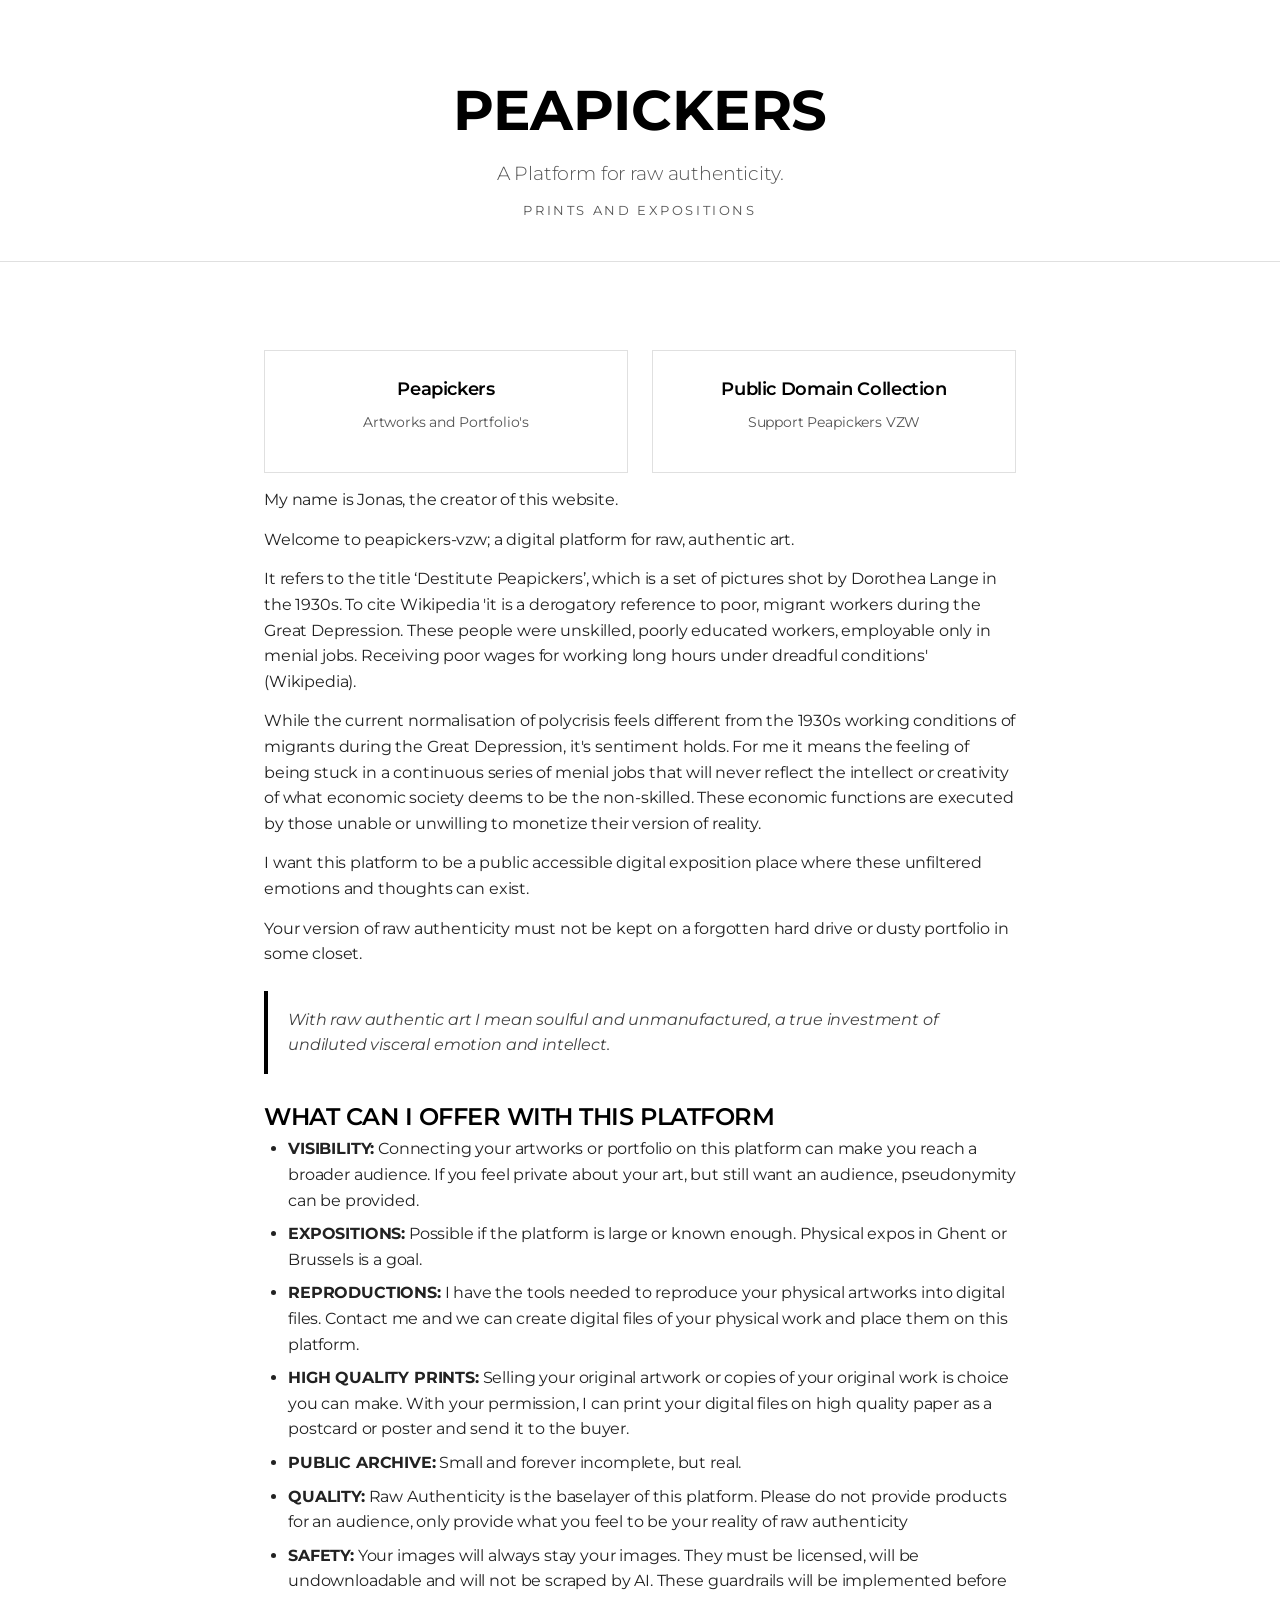
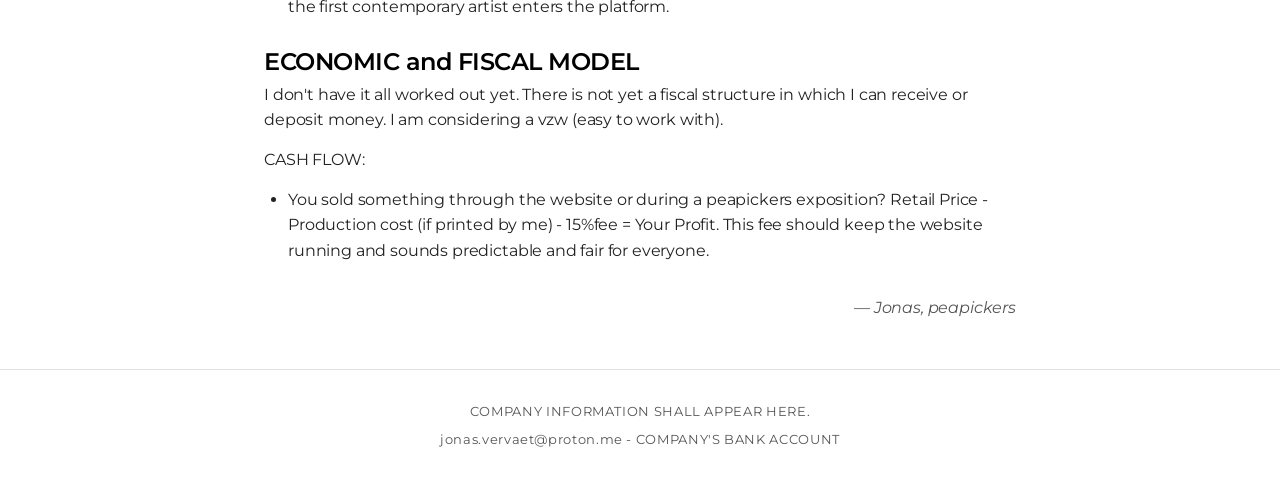
==== index.html @ e1306f4e "Add files via upload" ====
<!DOCTYPE html>
<html lang="en">
<head>
  <meta charset="UTF-8" />
  <meta name="viewport" content="width=device-width, initial-scale=1.0" />
  <title>Peapickers</title>
  <style>
    @import url('https://fonts.googleapis.com/css2?family=Montserrat:wght@300;400;500;600;700&display=swap');

    *, *::before, *::after { box-sizing: border-box; margin: 0; padding: 0; }

    :root {
      --bg:          #ffffff;
      --bg-alt:      #f4f4f4;
      --text:        #000000;
      --text-muted:  #555555;
      --border:      #cccccc;
      --border-light:#e0e0e0;
    }

    body {
      background: var(--bg);
      color: var(--text);
      font-family: 'Montserrat', -apple-system, BlinkMacSystemFont, sans-serif;
      font-weight: 400;
      font-size: 16px;
      line-height: 1.6;
      min-height: 100vh;
      display: flex;
      flex-direction: column;
      -webkit-font-smoothing: antialiased;
      letter-spacing: -0.01em;
    }

    h1, h2, h3, h4 {
      font-weight: 600;
      letter-spacing: -0.02em;
    }

    header {
      text-align: center;
      padding: 80px 24px 40px;
      border-bottom: 1px solid var(--border-light);
    }
    header .brand {
      font-size: 3.5rem;
      font-weight: 700;
      line-height: 1.1;
      margin-bottom: 16px;
    }
    header .tagline {
      font-size: 1.2rem;
      font-weight: 300;
      color: var(--text-muted);
      max-width: 600px;
      margin: 0 auto 12px;
    }
    header .sub {
      font-size: 13px;
      letter-spacing: 0.2em;
      text-transform: uppercase;
      color: var(--text-muted);
    }

    main {
      max-width: 800px;
      margin: 0 auto;
      padding: 48px 24px;
      flex: 1;
    }

    section {
      margin-bottom: 48px;
    }
    section h2 {
      font-size: 1.6rem;
      margin-bottom: 12px;
      font-weight: 600;
      border-bottom: 2px solid #000;
      padding-bottom: 6px;
      display: inline-block;
    }
    section p,
    main p {
      margin-bottom: 14px;
      color: #222;
    }

    blockquote {
      margin: 24px 0;
      padding: 16px 20px;
      border-left: 4px solid #000;
      font-style: italic;
      color: #444;
    }

    ul {
      margin: 0 0 24px 24px;
      color: #222;
    }
    ul li {
      margin-bottom: 8px;
    }

    .signature {
      margin-top: 32px;
      text-align: right;
      font-style: italic;
      color: var(--text-muted);
    }

    .actions {
      display: flex;
      flex-wrap: wrap;
      gap: 12px;
      margin-top: 32px;
      justify-content: center;
    }
    .btn {
      display: inline-block;
      padding: 12px 24px;
      font-family: inherit;
      font-size: 0.9rem;
      font-weight: 600;
      letter-spacing: 0.05em;
      text-transform: uppercase;
      text-decoration: none;
      border: 2px solid #000;
      color: #000;
      background: transparent;
      transition: all 0.2s;
      cursor: pointer;
    }
    .btn:hover {
      background: #000;
      color: #fff;
    }
    .btn.primary {
      background: #000;
      color: #fff;
    }
    .btn.primary:hover {
      background: #222;
    }

    .two-col {
      display: flex;
      gap: 24px;
      justify-content: center;
      margin-top: 40px;
    }
    .card-link {
      flex: 1;
      padding: 24px;
      text-align: center;
      border: 1px solid var(--border-light);
      text-decoration: none;
      color: var(--text);
      transition: box-shadow 0.2s;
    }
    .card-link:hover {
      box-shadow: 0 2px 10px rgba(0,0,0,0.08);
    }
    .card-link h3 {
      font-size: 1.1rem;
      margin-bottom: 8px;
    }
    .card-link p {
      font-size: 0.9rem;
      color: var(--text-muted);
    }

    footer {
      text-align: center;
      padding: 32px 24px;
      border-top: 1px solid var(--border-light);
      font-size: 0.8rem;
      color: var(--text-muted);
      letter-spacing: 0.05em;
    }

    @media (max-width: 600px) {
      .two-col { flex-direction: column; }
      header .brand { font-size: 2.5rem; }
    }
  </style>
</head>
<body>
  <header>
    <div class="brand">PEAPICKERS</div>
    <p class="tagline">A Platform for raw authenticity.</p>
    <p class="sub">Prints and Expositions</p>
  </header>
  <main>
    <!-- Navigation cards stay at the top -->
    <div class="two-col">
      <a href="contemporary.html" class="card-link">
        <h3>Peapickers</h3>
        <p>Artworks and Portfolio's</p>
      </a>
       <a href="publicdomain.html" class="card-link">
        <h3>Public Domain Collection</h3>
         <p>Support Peapickers VZW</p>
      </a>
    </div>

    <!-- Your personal text begins here -->
    <p </p>
    <p class="intro">My name is Jonas, the creator of this website.</p>

    <p>Welcome to peapickers-vzw; a digital platform for raw, authentic art.</p>

    <p>It refers to the title ‘Destitute Peapickers’, which is a set of pictures shot by Dorothea Lange in the 1930s. To cite Wikipedia 'it is a derogatory reference to poor, migrant workers during the Great Depression. These people were unskilled, poorly educated workers, employable only in menial jobs. Receiving poor wages for working long hours under dreadful conditions' (Wikipedia).</p>

    <p>While the current normalisation of polycrisis feels different from the 1930s working conditions of migrants during the Great Depression, it's sentiment holds. For me it means the feeling of being stuck in a continuous series of menial jobs that will never reflect the intellect or creativity of what economic society deems to be the non-skilled. These economic functions are executed by those unable or unwilling to monetize their version of reality.</p>

    <p>I want this platform to be a public accessible digital exposition place where these unfiltered emotions and thoughts can exist.</p>

    <p>Your version of raw authenticity must not be kept on a forgotten hard drive or dusty portfolio in some closet.</p>

    <blockquote>With raw authentic art I mean soulful and unmanufactured, a true investment of undiluted visceral emotion and intellect.</blockquote>

    <h2>WHAT CAN I OFFER WITH THIS PLATFORM</h2>
    <ul>
      <li><strong>VISIBILITY:</strong> Connecting your artworks or portfolio on this platform can make you reach a broader audience. If you feel private about your art, but still want an audience, pseudonymity can be provided.</li>
       <li><strong>EXPOSITIONS:</strong> Possible if the platform is large or known enough. Physical expos in Ghent or Brussels is a goal.</li>
      <li><strong>REPRODUCTIONS:</strong> I have the tools needed to reproduce your physical artworks into digital files. Contact me and we can create digital files of your physical work and place them on this platform.</li>
      <li><strong>HIGH QUALITY PRINTS:</strong> Selling your original artwork or copies of your original work is choice you can make. With your permission, I can print your digital files on high quality paper as a postcard or poster and send it to the buyer.</li>
      <li><strong>PUBLIC ARCHIVE:</strong> Small and forever incomplete, but real.
      <li><strong>QUALITY:</strong> Raw Authenticity is the baselayer of this platform. Please do not provide products for an audience, only provide what you feel to be your reality of raw authenticity
      <li><strong>SAFETY:</strong> Your images will always stay your images. They must be licensed, will be undownloadable and will not be scraped by AI. These guardrails will be implemented before the first contemporary artist enters the platform.</li>
    </ul>

    <h2>ECONOMIC and FISCAL MODEL</h2>
    <p>I don't have it all worked out yet. There is not yet a fiscal structure in which I can receive or deposit money. I am considering a vzw (easy to work with).</p>
    <p>CASH FLOW:</p>
    <ul>
      <li>You sold something through the website or during a peapickers exposition? Retail Price - Production cost (if printed by me) - 15%fee = Your Profit. This fee should keep the website running and sounds predictable and fair for everyone.</li>
    </ul>

    <div class="signature">
      — Jonas, peapickers
    </div>
  </main>

  <footer>
    <p>COMPANY INFORMATION SHALL APPEAR HERE.</p>
    <p style="margin-top:8px;">jonas.vervaet@proton.me - COMPANY'S BANK ACCOUNT </p>
  </footer>
</body>
</html>
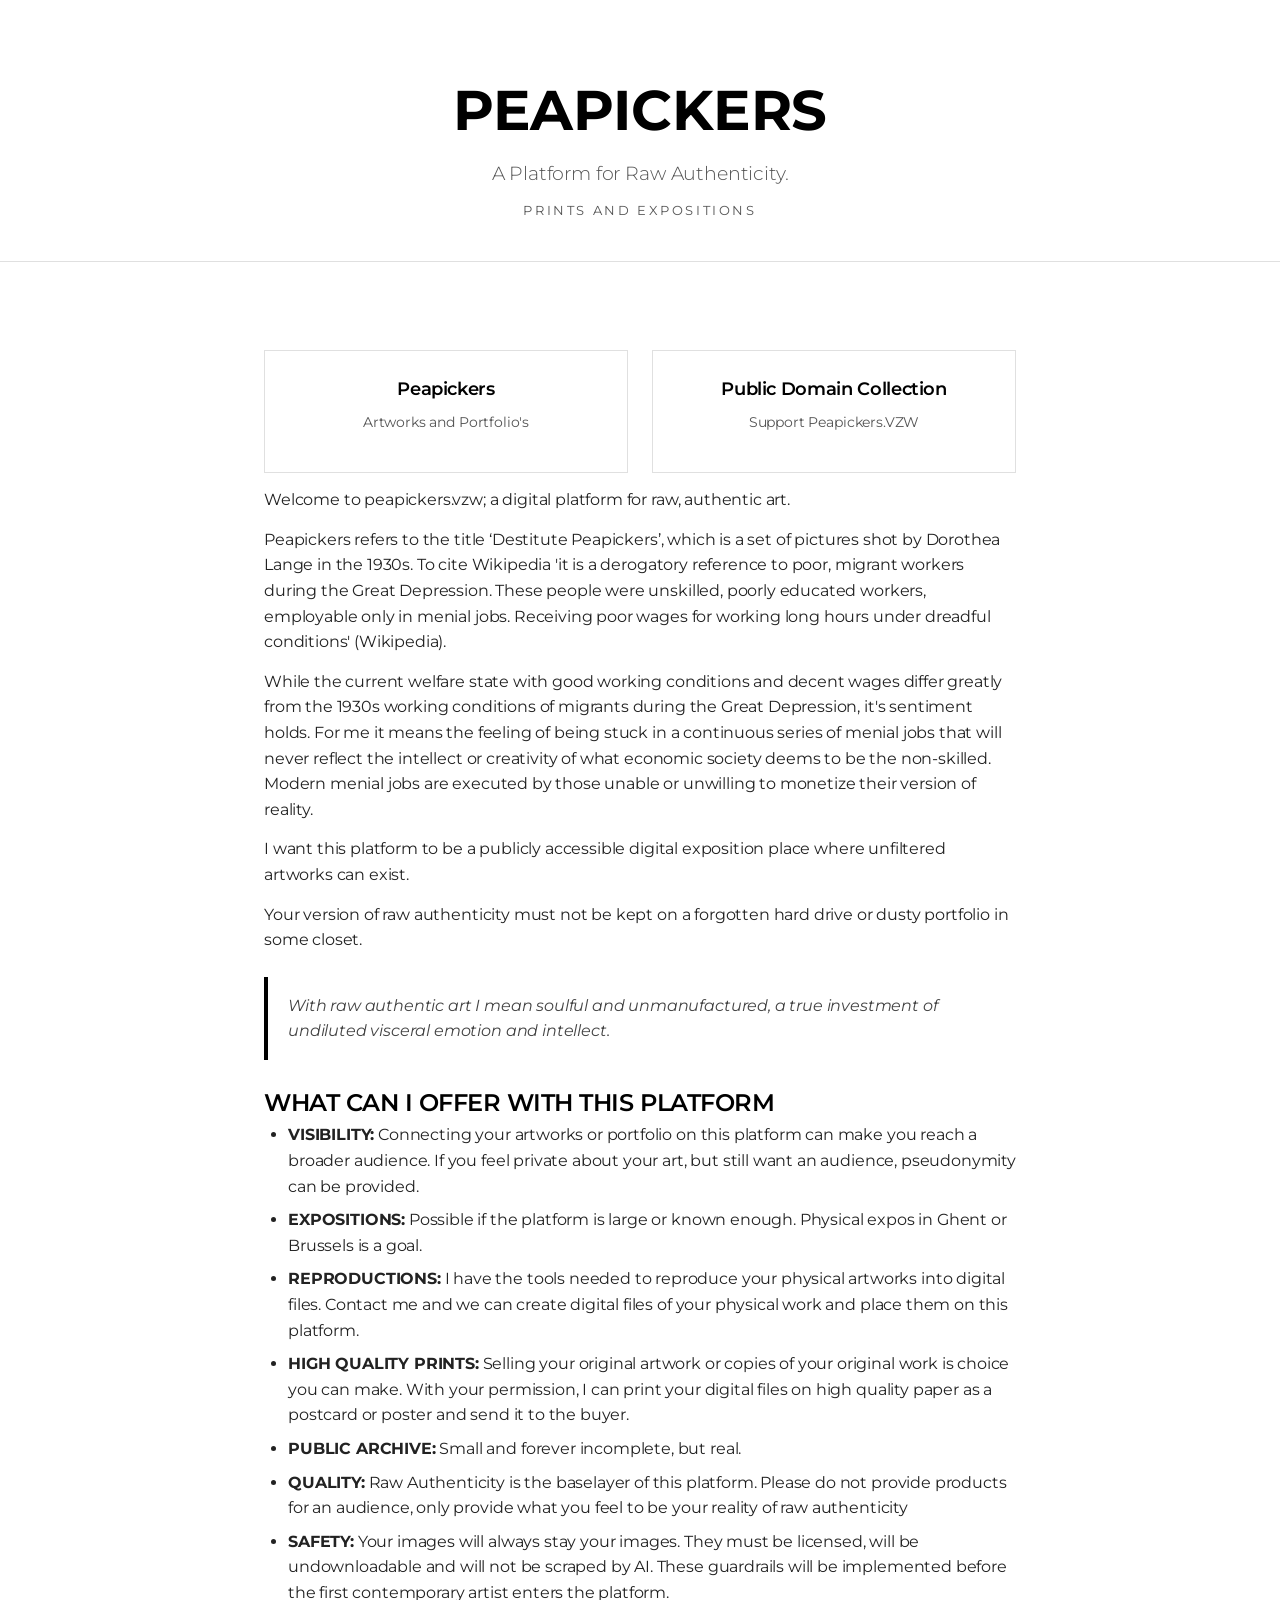
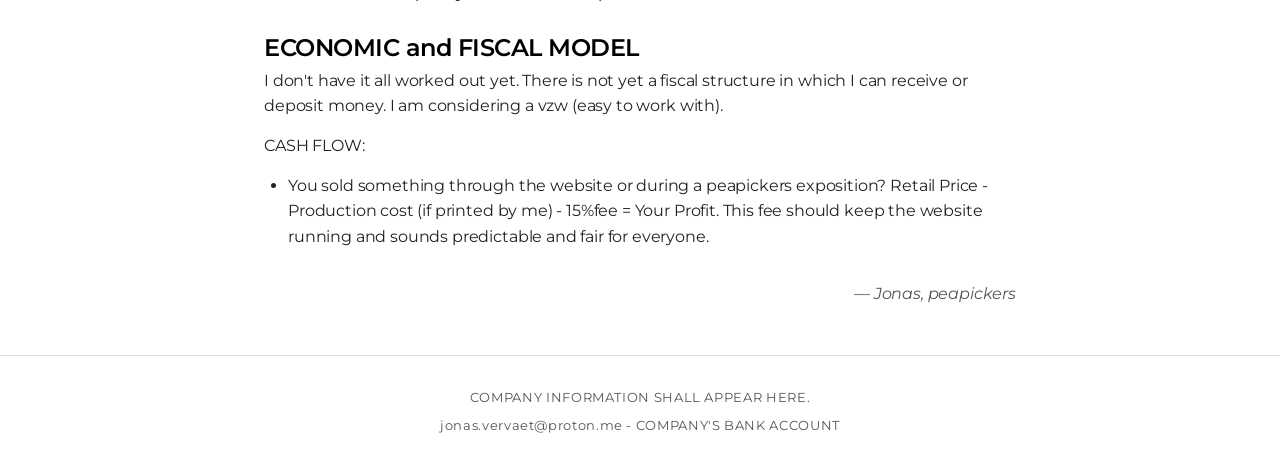
==== commit b3ce6400: "Add files via upload" ====
--- a/index.html
+++ b/index.html
@@ -188,7 +188,7 @@
 <body>
   <header>
     <div class="brand">PEAPICKERS</div>
-    <p class="tagline">A Platform for raw authenticity.</p>
+    <p class="tagline">A Platform for Raw Authenticity.</p>
     <p class="sub">Prints and Expositions</p>
   </header>
   <main>
@@ -200,21 +200,19 @@
       </a>
        <a href="publicdomain.html" class="card-link">
         <h3>Public Domain Collection</h3>
-         <p>Support Peapickers VZW</p>
+         <p>Support Peapickers.VZW</p>
       </a>
     </div>
 
     <!-- Your personal text begins here -->
     <p </p>
-    <p class="intro">My name is Jonas, the creator of this website.</p>
-
-    <p>Welcome to peapickers-vzw; a digital platform for raw, authentic art.</p>
-
-    <p>It refers to the title ‘Destitute Peapickers’, which is a set of pictures shot by Dorothea Lange in the 1930s. To cite Wikipedia 'it is a derogatory reference to poor, migrant workers during the Great Depression. These people were unskilled, poorly educated workers, employable only in menial jobs. Receiving poor wages for working long hours under dreadful conditions' (Wikipedia).</p>
-
-    <p>While the current normalisation of polycrisis feels different from the 1930s working conditions of migrants during the Great Depression, it's sentiment holds. For me it means the feeling of being stuck in a continuous series of menial jobs that will never reflect the intellect or creativity of what economic society deems to be the non-skilled. These economic functions are executed by those unable or unwilling to monetize their version of reality.</p>
-
-    <p>I want this platform to be a public accessible digital exposition place where these unfiltered emotions and thoughts can exist.</p>
+	<p class="intro">Welcome to peapickers.vzw; a digital platform for raw, authentic art.</p>
+
+    <p>Peapickers refers to the title ‘Destitute Peapickers’, which is a set of pictures shot by Dorothea Lange in the 1930s. To cite Wikipedia 'it is a derogatory reference to poor, migrant workers during the Great Depression. These people were unskilled, poorly educated workers, employable only in menial jobs. Receiving poor wages for working long hours under dreadful conditions' (Wikipedia).</p>
+
+    <p>While the current welfare state with good working conditions and decent wages differ greatly from the 1930s working conditions of migrants during the Great Depression, it's sentiment holds. For me it means the feeling of being stuck in a continuous series of menial jobs that will never reflect the intellect or creativity of what economic society deems to be the non-skilled. Modern menial jobs are executed by those unable or unwilling to monetize their version of reality.</p>
+
+    <p>I want this platform to be a publicly accessible digital exposition place where unfiltered artworks can exist.</p>
 
     <p>Your version of raw authenticity must not be kept on a forgotten hard drive or dusty portfolio in some closet.</p>
 
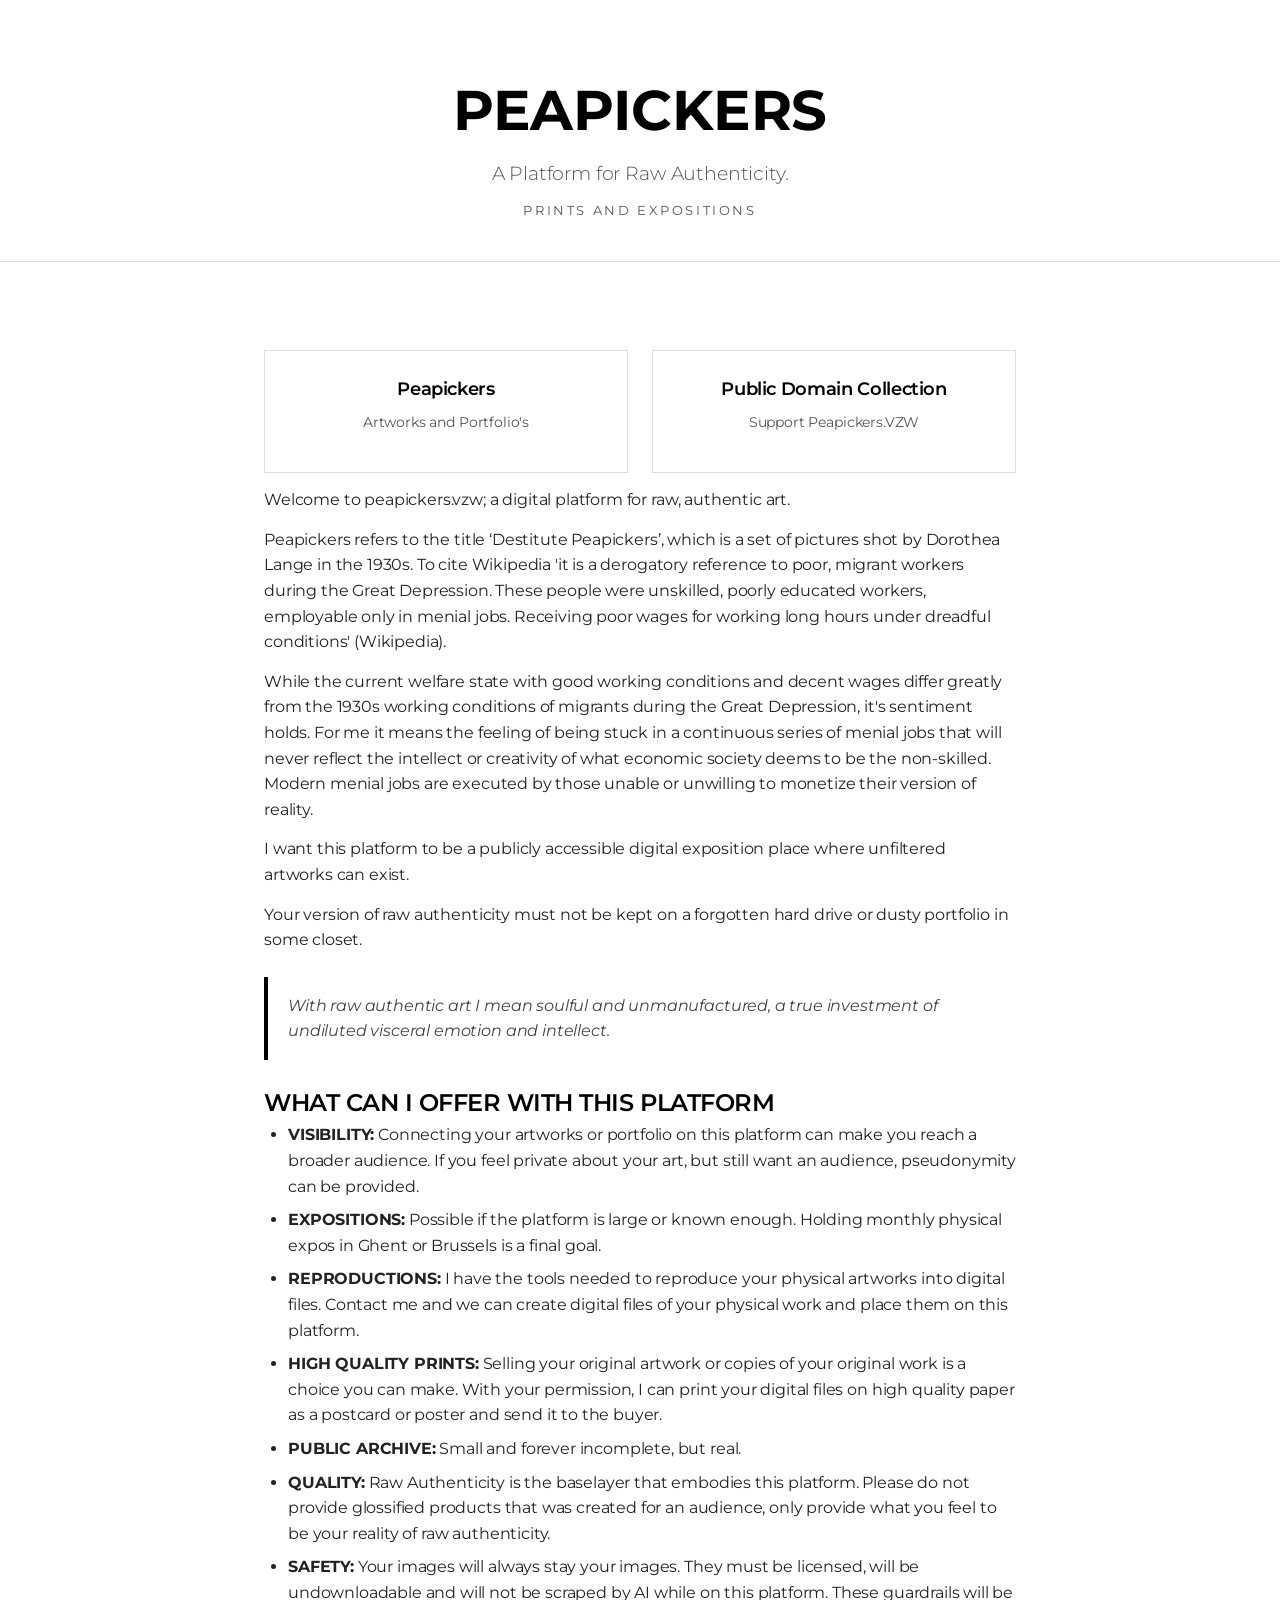
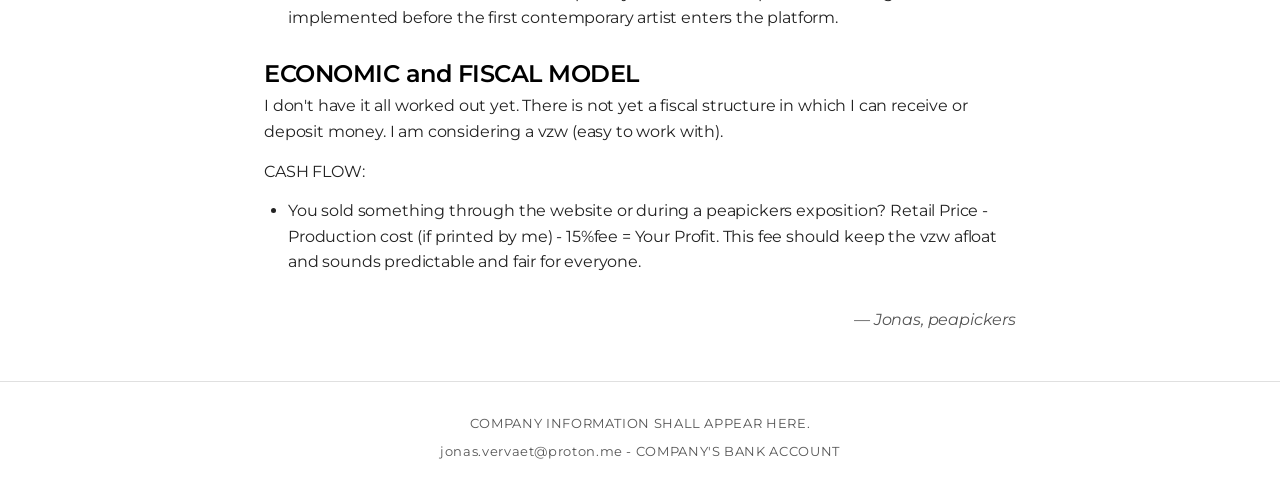
==== commit 014d29ae: "Add files via upload" ====
--- a/index.html
+++ b/index.html
@@ -221,19 +221,19 @@
     <h2>WHAT CAN I OFFER WITH THIS PLATFORM</h2>
     <ul>
       <li><strong>VISIBILITY:</strong> Connecting your artworks or portfolio on this platform can make you reach a broader audience. If you feel private about your art, but still want an audience, pseudonymity can be provided.</li>
-       <li><strong>EXPOSITIONS:</strong> Possible if the platform is large or known enough. Physical expos in Ghent or Brussels is a goal.</li>
+       <li><strong>EXPOSITIONS:</strong> Possible if the platform is large or known enough. Holding monthly physical expos in Ghent or Brussels is a final goal.</li>
       <li><strong>REPRODUCTIONS:</strong> I have the tools needed to reproduce your physical artworks into digital files. Contact me and we can create digital files of your physical work and place them on this platform.</li>
-      <li><strong>HIGH QUALITY PRINTS:</strong> Selling your original artwork or copies of your original work is choice you can make. With your permission, I can print your digital files on high quality paper as a postcard or poster and send it to the buyer.</li>
+      <li><strong>HIGH QUALITY PRINTS:</strong> Selling your original artwork or copies of your original work is a choice you can make. With your permission, I can print your digital files on high quality paper as a postcard or poster and send it to the buyer.</li>
       <li><strong>PUBLIC ARCHIVE:</strong> Small and forever incomplete, but real.
-      <li><strong>QUALITY:</strong> Raw Authenticity is the baselayer of this platform. Please do not provide products for an audience, only provide what you feel to be your reality of raw authenticity
-      <li><strong>SAFETY:</strong> Your images will always stay your images. They must be licensed, will be undownloadable and will not be scraped by AI. These guardrails will be implemented before the first contemporary artist enters the platform.</li>
+      <li><strong>QUALITY:</strong> Raw Authenticity is the baselayer that embodies this platform. Please do not provide glossified products that was created for an audience, only provide what you feel to be your reality of raw authenticity.
+      <li><strong>SAFETY:</strong> Your images will always stay your images. They must be licensed, will be undownloadable and will not be scraped by AI while on this platform. These guardrails will be implemented before the first contemporary artist enters the platform.</li>
     </ul>
 
     <h2>ECONOMIC and FISCAL MODEL</h2>
     <p>I don't have it all worked out yet. There is not yet a fiscal structure in which I can receive or deposit money. I am considering a vzw (easy to work with).</p>
     <p>CASH FLOW:</p>
     <ul>
-      <li>You sold something through the website or during a peapickers exposition? Retail Price - Production cost (if printed by me) - 15%fee = Your Profit. This fee should keep the website running and sounds predictable and fair for everyone.</li>
+      <li>You sold something through the website or during a peapickers exposition? Retail Price - Production cost (if printed by me) - 15%fee = Your Profit. This fee should keep the vzw afloat and sounds predictable and fair for everyone.</li>
     </ul>
 
     <div class="signature">
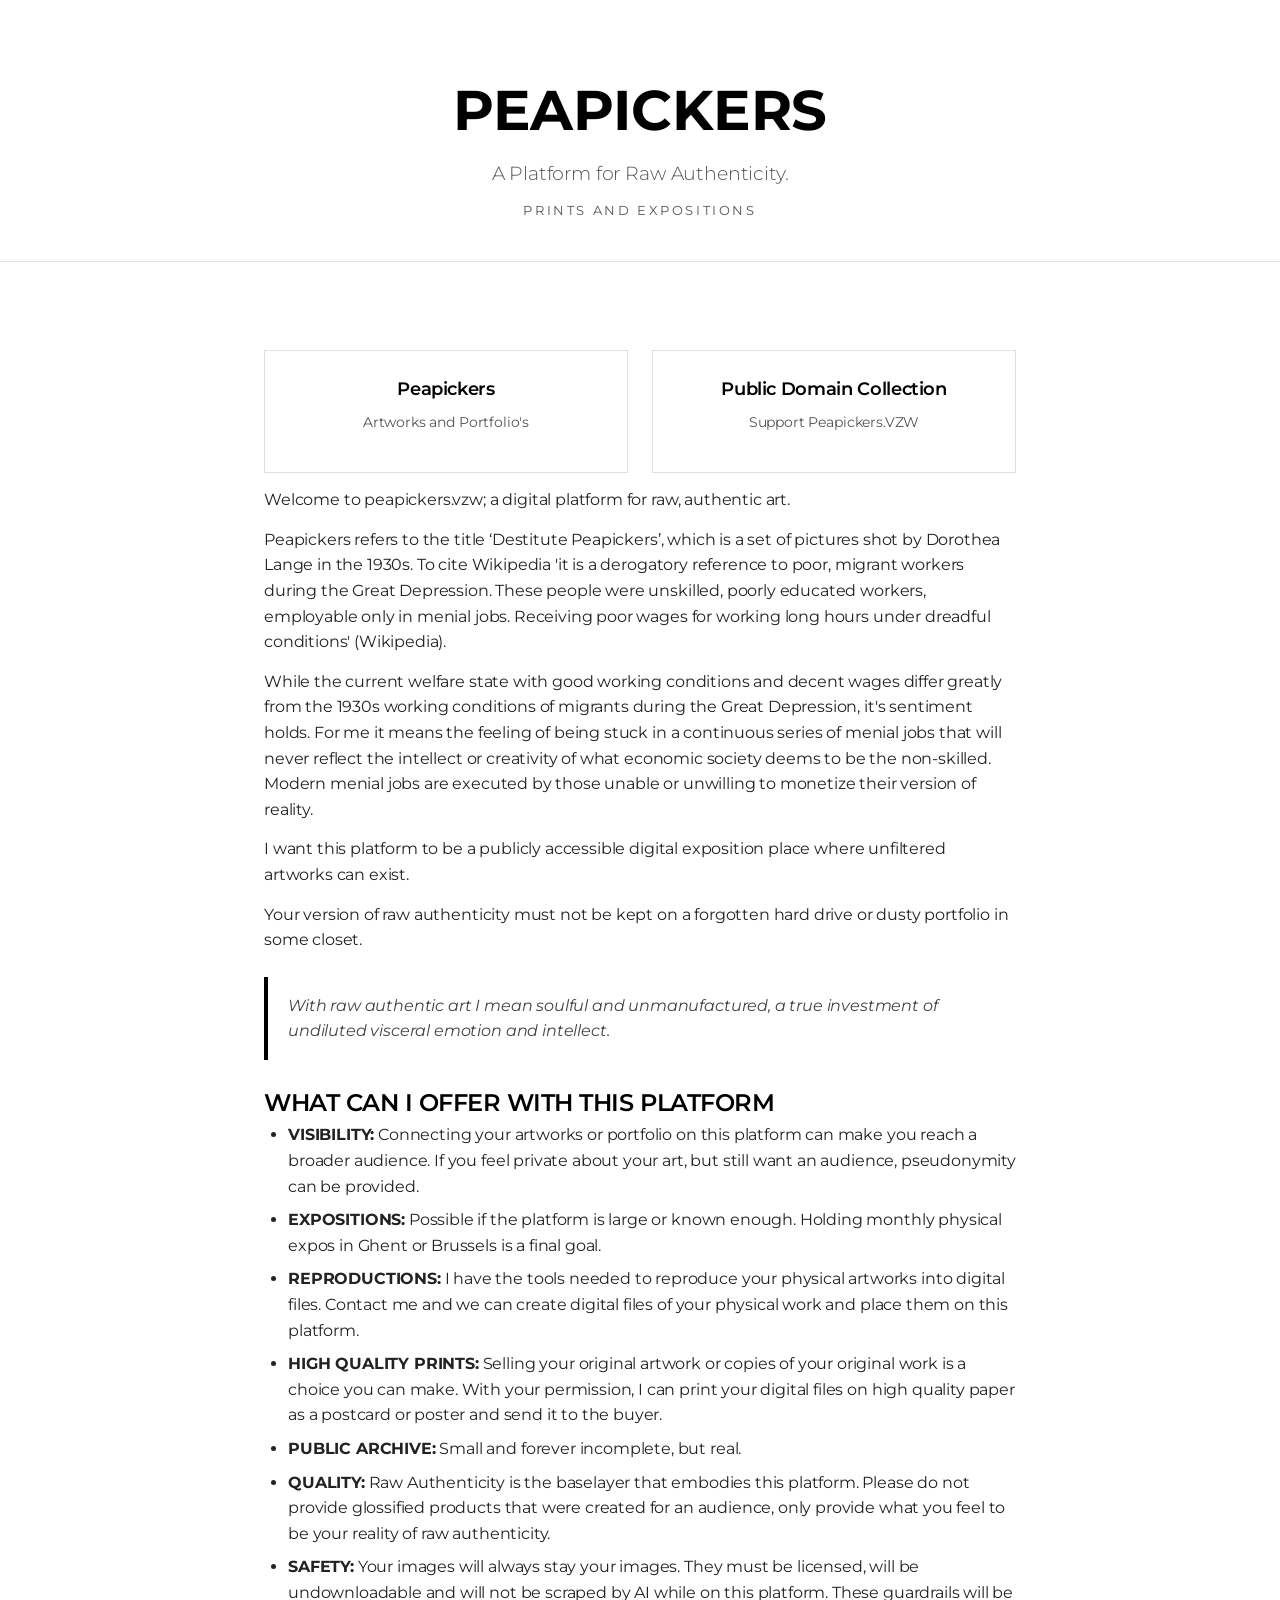
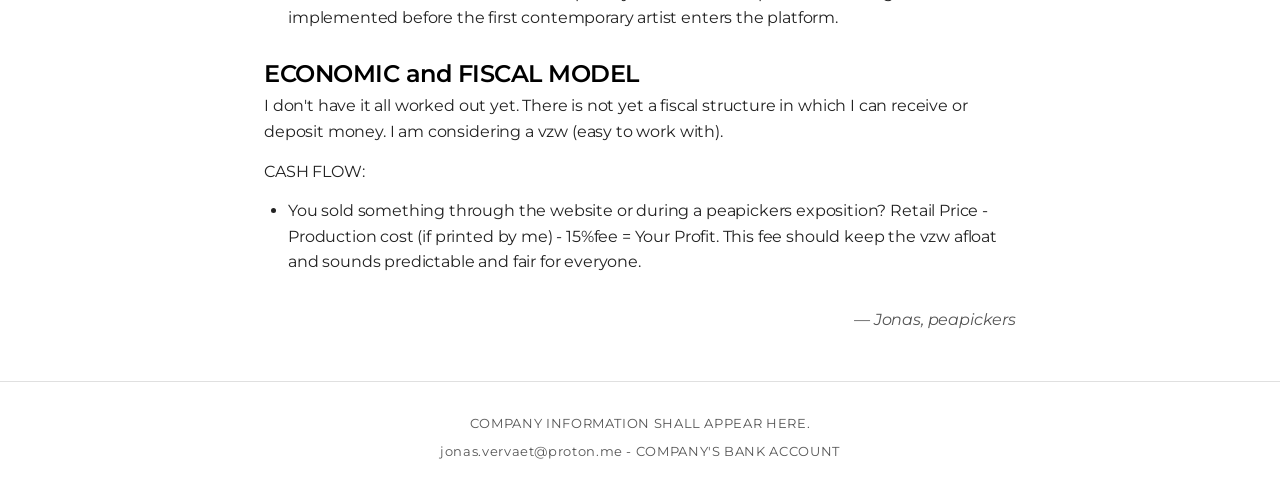
==== commit 53e51819: "Add files via upload" ====
--- a/index.html
+++ b/index.html
@@ -225,7 +225,7 @@
       <li><strong>REPRODUCTIONS:</strong> I have the tools needed to reproduce your physical artworks into digital files. Contact me and we can create digital files of your physical work and place them on this platform.</li>
       <li><strong>HIGH QUALITY PRINTS:</strong> Selling your original artwork or copies of your original work is a choice you can make. With your permission, I can print your digital files on high quality paper as a postcard or poster and send it to the buyer.</li>
       <li><strong>PUBLIC ARCHIVE:</strong> Small and forever incomplete, but real.
-      <li><strong>QUALITY:</strong> Raw Authenticity is the baselayer that embodies this platform. Please do not provide glossified products that was created for an audience, only provide what you feel to be your reality of raw authenticity.
+      <li><strong>QUALITY:</strong> Raw Authenticity is the baselayer that embodies this platform. Please do not provide glossified products that were created for an audience, only provide what you feel to be your reality of raw authenticity.
       <li><strong>SAFETY:</strong> Your images will always stay your images. They must be licensed, will be undownloadable and will not be scraped by AI while on this platform. These guardrails will be implemented before the first contemporary artist enters the platform.</li>
     </ul>
 
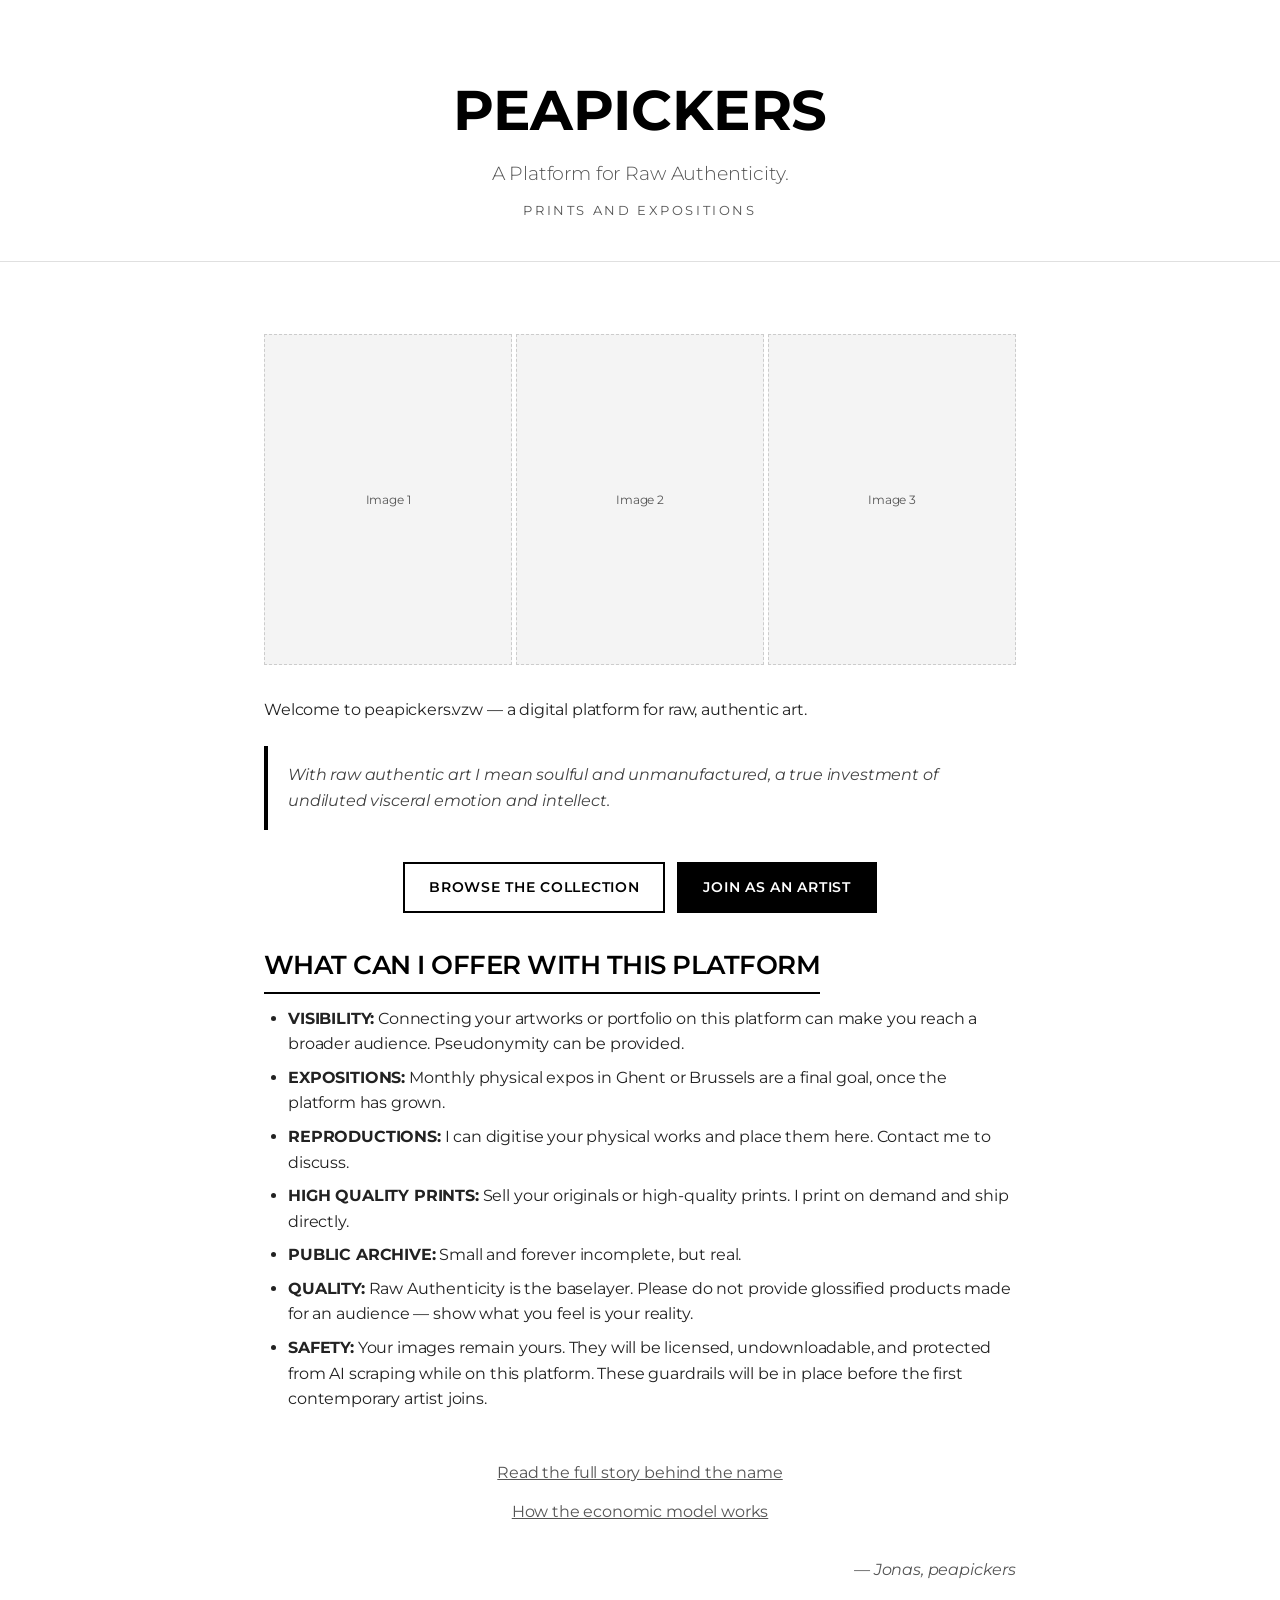
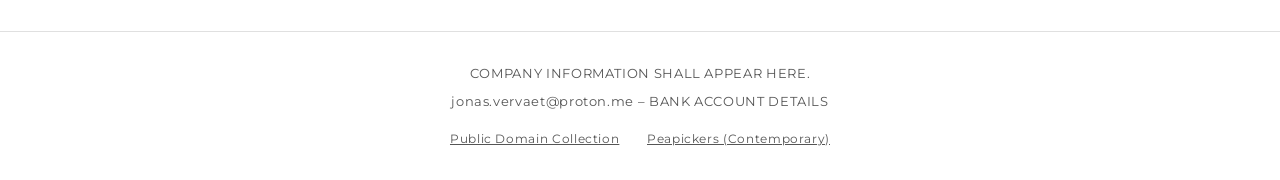
==== commit 03eea114: "Add files via upload" ====
--- a/index.html
+++ b/index.html
@@ -109,12 +109,31 @@
       color: var(--text-muted);
     }
 
-    .actions {
+    /* ── image grid placeholder ── */
+    .image-grid {
+      display: grid;
+      grid-template-columns: repeat(3, 1fr);
+      gap: 4px;
+      margin: 24px 0 32px;
+    }
+    .image-grid .img-placeholder {
+      aspect-ratio: 3 / 4;
+      background: var(--bg-alt);
+      border: 1px dashed var(--border);
+      display: flex;
+      align-items: center;
+      justify-content: center;
+      color: var(--text-muted);
+      font-size: 12px;
+    }
+
+    /* ── CTA buttons ── */
+    .ctas {
       display: flex;
       flex-wrap: wrap;
       gap: 12px;
-      margin-top: 32px;
       justify-content: center;
+      margin: 32px 0;
     }
     .btn {
       display: inline-block;
@@ -143,33 +162,6 @@
       background: #222;
     }
 
-    .two-col {
-      display: flex;
-      gap: 24px;
-      justify-content: center;
-      margin-top: 40px;
-    }
-    .card-link {
-      flex: 1;
-      padding: 24px;
-      text-align: center;
-      border: 1px solid var(--border-light);
-      text-decoration: none;
-      color: var(--text);
-      transition: box-shadow 0.2s;
-    }
-    .card-link:hover {
-      box-shadow: 0 2px 10px rgba(0,0,0,0.08);
-    }
-    .card-link h3 {
-      font-size: 1.1rem;
-      margin-bottom: 8px;
-    }
-    .card-link p {
-      font-size: 0.9rem;
-      color: var(--text-muted);
-    }
-
     footer {
       text-align: center;
       padding: 32px 24px;
@@ -179,8 +171,17 @@
       letter-spacing: 0.05em;
     }
 
+    .footer-links {
+      margin-top: 16px;
+      font-size: 12px;
+    }
+    .footer-links a {
+      color: var(--text-muted);
+      margin: 0 12px;
+      text-decoration: underline;
+    }
+
     @media (max-width: 600px) {
-      .two-col { flex-direction: column; }
       header .brand { font-size: 2.5rem; }
     }
   </style>
@@ -192,49 +193,47 @@
     <p class="sub">Prints and Expositions</p>
   </header>
   <main>
-    <!-- Navigation cards stay at the top -->
-    <div class="two-col">
-      <a href="contemporary.html" class="card-link">
-        <h3>Peapickers</h3>
-        <p>Artworks and Portfolio's</p>
-      </a>
-       <a href="publicdomain.html" class="card-link">
-        <h3>Public Domain Collection</h3>
-         <p>Support Peapickers.VZW</p>
-      </a>
-    </div>
-
-    <!-- Your personal text begins here -->
-    <p </p>
-	<p class="intro">Welcome to peapickers.vzw; a digital platform for raw, authentic art.</p>
-
-    <p>Peapickers refers to the title ‘Destitute Peapickers’, which is a set of pictures shot by Dorothea Lange in the 1930s. To cite Wikipedia 'it is a derogatory reference to poor, migrant workers during the Great Depression. These people were unskilled, poorly educated workers, employable only in menial jobs. Receiving poor wages for working long hours under dreadful conditions' (Wikipedia).</p>
-
-    <p>While the current welfare state with good working conditions and decent wages differ greatly from the 1930s working conditions of migrants during the Great Depression, it's sentiment holds. For me it means the feeling of being stuck in a continuous series of menial jobs that will never reflect the intellect or creativity of what economic society deems to be the non-skilled. Modern menial jobs are executed by those unable or unwilling to monetize their version of reality.</p>
-
-    <p>I want this platform to be a publicly accessible digital exposition place where unfiltered artworks can exist.</p>
-
-    <p>Your version of raw authenticity must not be kept on a forgotten hard drive or dusty portfolio in some closet.</p>
+    <!-- HERO IMAGE GRID (placeholder) -->
+    <div class="image-grid">
+      <div class="img-placeholder">Image 1</div>
+      <div class="img-placeholder">Image 2</div>
+      <div class="img-placeholder">Image 3</div>
+    </div>
+
+    <!-- WELCOME BLOCK -->
+    <p class="intro">Welcome to peapickers.vzw — a digital platform for raw, authentic art.</p>
 
     <blockquote>With raw authentic art I mean soulful and unmanufactured, a true investment of undiluted visceral emotion and intellect.</blockquote>
 
-    <h2>WHAT CAN I OFFER WITH THIS PLATFORM</h2>
-    <ul>
-      <li><strong>VISIBILITY:</strong> Connecting your artworks or portfolio on this platform can make you reach a broader audience. If you feel private about your art, but still want an audience, pseudonymity can be provided.</li>
-       <li><strong>EXPOSITIONS:</strong> Possible if the platform is large or known enough. Holding monthly physical expos in Ghent or Brussels is a final goal.</li>
-      <li><strong>REPRODUCTIONS:</strong> I have the tools needed to reproduce your physical artworks into digital files. Contact me and we can create digital files of your physical work and place them on this platform.</li>
-      <li><strong>HIGH QUALITY PRINTS:</strong> Selling your original artwork or copies of your original work is a choice you can make. With your permission, I can print your digital files on high quality paper as a postcard or poster and send it to the buyer.</li>
-      <li><strong>PUBLIC ARCHIVE:</strong> Small and forever incomplete, but real.
-      <li><strong>QUALITY:</strong> Raw Authenticity is the baselayer that embodies this platform. Please do not provide glossified products that were created for an audience, only provide what you feel to be your reality of raw authenticity.
-      <li><strong>SAFETY:</strong> Your images will always stay your images. They must be licensed, will be undownloadable and will not be scraped by AI while on this platform. These guardrails will be implemented before the first contemporary artist enters the platform.</li>
-    </ul>
-
-    <h2>ECONOMIC and FISCAL MODEL</h2>
-    <p>I don't have it all worked out yet. There is not yet a fiscal structure in which I can receive or deposit money. I am considering a vzw (easy to work with).</p>
-    <p>CASH FLOW:</p>
-    <ul>
-      <li>You sold something through the website or during a peapickers exposition? Retail Price - Production cost (if printed by me) - 15%fee = Your Profit. This fee should keep the vzw afloat and sounds predictable and fair for everyone.</li>
-    </ul>
+    <!-- MAIN CTAs -->
+    <div class="ctas">
+      <a href="publicdomain.html" class="btn">Browse the Collection</a>
+      <a href="join.html" class="btn primary">Join as an Artist</a>
+    </div>
+
+    <!-- WHAT CAN I OFFER (kept from original, now slightly condensed) -->
+    <section>
+      <h2>WHAT CAN I OFFER WITH THIS PLATFORM</h2>
+      <ul>
+        <li><strong>VISIBILITY:</strong> Connecting your artworks or portfolio on this platform can make you reach a broader audience. Pseudonymity can be provided.</li>
+        <li><strong>EXPOSITIONS:</strong> Monthly physical expos in Ghent or Brussels are a final goal, once the platform has grown.</li>
+        <li><strong>REPRODUCTIONS:</strong> I can digitise your physical works and place them here. Contact me to discuss.</li>
+        <li><strong>HIGH QUALITY PRINTS:</strong> Sell your originals or high‑quality prints. I print on demand and ship directly.</li>
+        <li><strong>PUBLIC ARCHIVE:</strong> Small and forever incomplete, but real.</li>
+        <li><strong>QUALITY:</strong> Raw Authenticity is the baselayer. Please do not provide glossified products made for an audience — show what you feel is your reality.</li>
+        <li><strong>SAFETY:</strong> Your images remain yours. They will be licensed, undownloadable, and protected from AI scraping while on this platform. These guardrails will be in place before the first contemporary artist joins.</li>
+      </ul>
+    </section>
+
+    <!-- ABOUT LINK -->
+    <p style="text-align:center; margin-top:32px;">
+      <a href="about.html" style="color:var(--text-muted); text-decoration:underline;">Read the full story behind the name</a>
+    </p>
+
+    <!-- HOW IT WORKS LINK -->
+    <p style="text-align:center; margin-top:8px;">
+      <a href="how-it-works.html" style="color:var(--text-muted); text-decoration:underline;">How the economic model works</a>
+    </p>
 
     <div class="signature">
       — Jonas, peapickers
@@ -243,7 +242,11 @@
 
   <footer>
     <p>COMPANY INFORMATION SHALL APPEAR HERE.</p>
-    <p style="margin-top:8px;">jonas.vervaet@proton.me - COMPANY'S BANK ACCOUNT </p>
+    <p style="margin-top:8px;">jonas.vervaet@proton.me – BANK ACCOUNT DETAILS</p>
+    <div class="footer-links">
+      <a href="publicdomain.html">Public Domain Collection</a>
+      <a href="contemporary.html">Peapickers (Contemporary)</a>
+    </div>
   </footer>
 </body>
 </html>
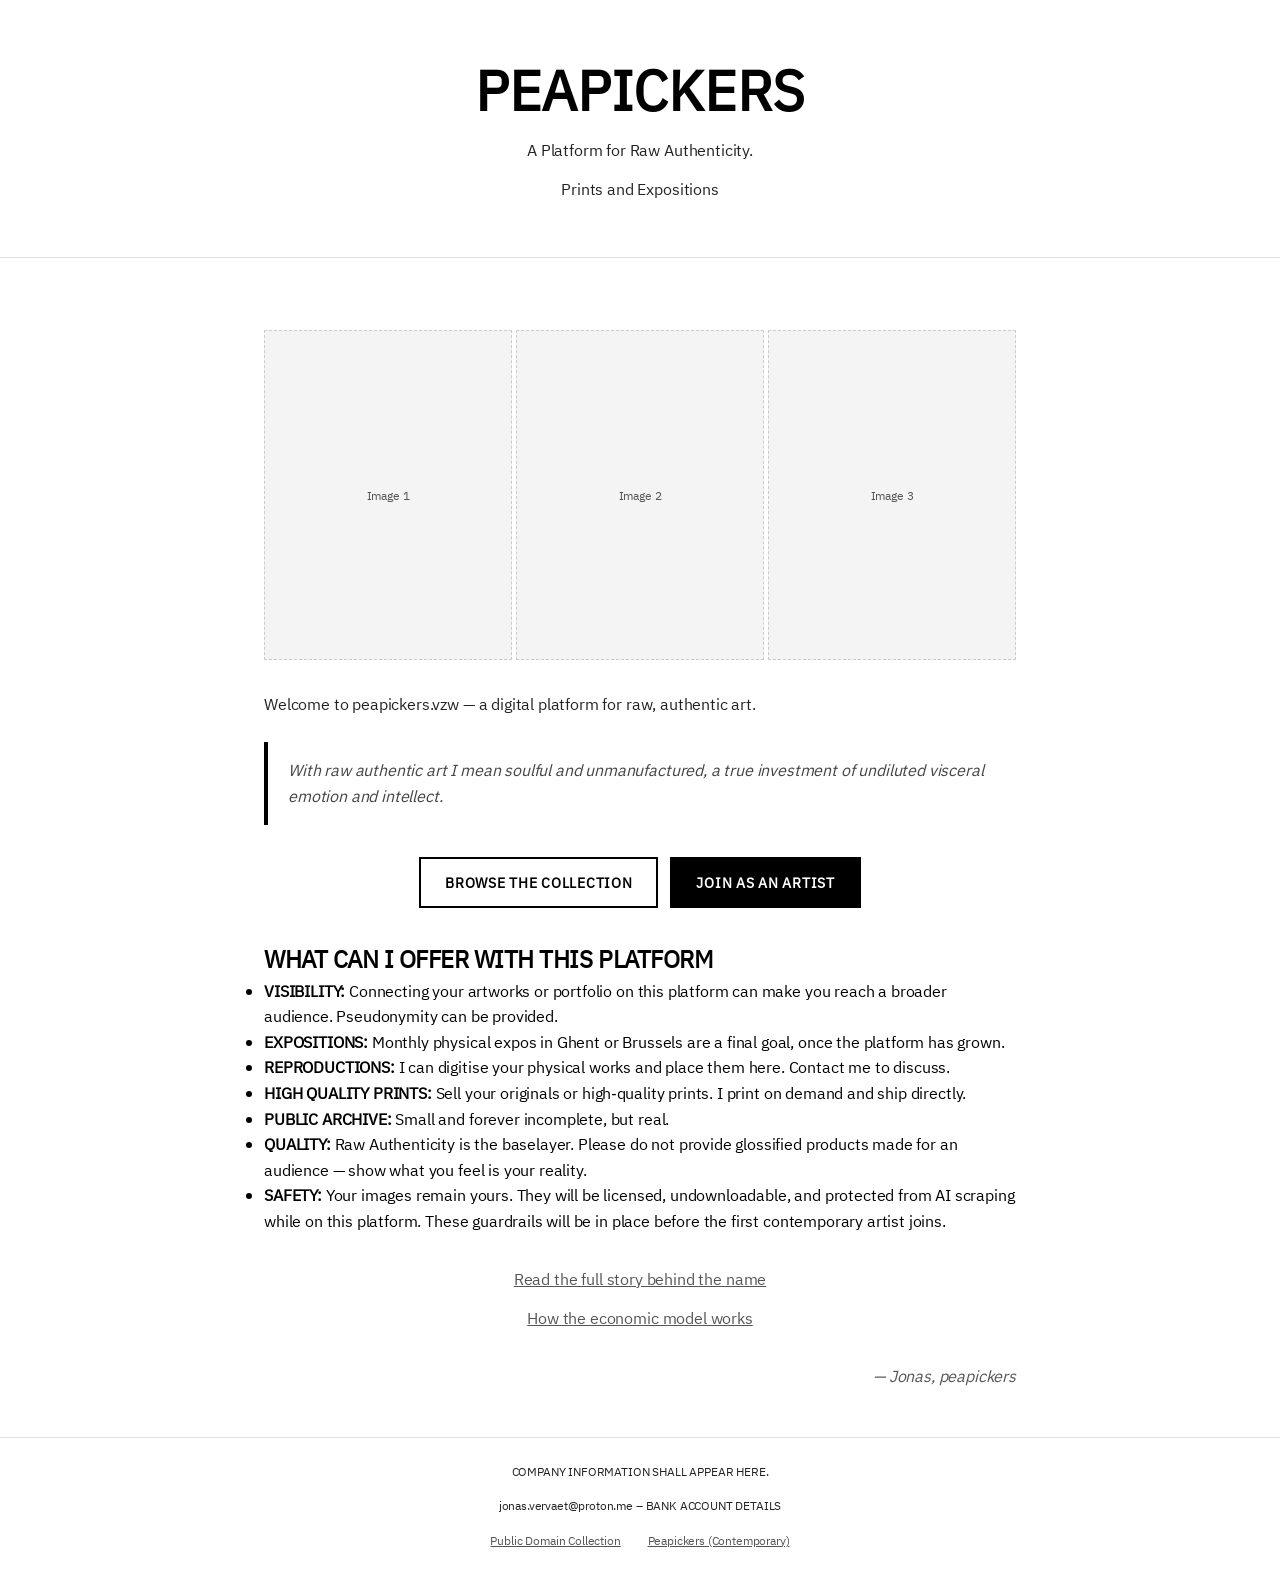
==== commit 0d645799: "Add files via upload" ====
--- a/index.html
+++ b/index.html
@@ -4,187 +4,50 @@
   <meta charset="UTF-8" />
   <meta name="viewport" content="width=device-width, initial-scale=1.0" />
   <title>Peapickers</title>
+  <link rel="stylesheet" href="css/peapickers.css" />
   <style>
-    @import url('https://fonts.googleapis.com/css2?family=Montserrat:wght@300;400;500;600;700&display=swap');
-
-    *, *::before, *::after { box-sizing: border-box; margin: 0; padding: 0; }
-
-    :root {
-      --bg:          #ffffff;
-      --bg-alt:      #f4f4f4;
-      --text:        #000000;
-      --text-muted:  #555555;
-      --border:      #cccccc;
-      --border-light:#e0e0e0;
-    }
-
-    body {
-      background: var(--bg);
-      color: var(--text);
-      font-family: 'Montserrat', -apple-system, BlinkMacSystemFont, sans-serif;
-      font-weight: 400;
-      font-size: 16px;
-      line-height: 1.6;
-      min-height: 100vh;
-      display: flex;
-      flex-direction: column;
-      -webkit-font-smoothing: antialiased;
-      letter-spacing: -0.01em;
-    }
-
-    h1, h2, h3, h4 {
-      font-weight: 600;
-      letter-spacing: -0.02em;
-    }
-
-    header {
-      text-align: center;
-      padding: 80px 24px 40px;
-      border-bottom: 1px solid var(--border-light);
-    }
-    header .brand {
-      font-size: 3.5rem;
-      font-weight: 700;
-      line-height: 1.1;
-      margin-bottom: 16px;
-    }
-    header .tagline {
-      font-size: 1.2rem;
-      font-weight: 300;
-      color: var(--text-muted);
-      max-width: 600px;
-      margin: 0 auto 12px;
-    }
-    header .sub {
-      font-size: 13px;
-      letter-spacing: 0.2em;
-      text-transform: uppercase;
-      color: var(--text-muted);
-    }
-
-    main {
-      max-width: 800px;
-      margin: 0 auto;
-      padding: 48px 24px;
-      flex: 1;
-    }
-
-    section {
-      margin-bottom: 48px;
-    }
-    section h2 {
-      font-size: 1.6rem;
-      margin-bottom: 12px;
-      font-weight: 600;
-      border-bottom: 2px solid #000;
-      padding-bottom: 6px;
-      display: inline-block;
-    }
-    section p,
-    main p {
-      margin-bottom: 14px;
-      color: #222;
-    }
-
-    blockquote {
-      margin: 24px 0;
-      padding: 16px 20px;
-      border-left: 4px solid #000;
-      font-style: italic;
-      color: #444;
-    }
-
-    ul {
-      margin: 0 0 24px 24px;
-      color: #222;
-    }
-    ul li {
-      margin-bottom: 8px;
-    }
-
-    .signature {
-      margin-top: 32px;
-      text-align: right;
-      font-style: italic;
-      color: var(--text-muted);
-    }
-
-    /* ── image grid placeholder ── */
-    .image-grid {
-      display: grid;
-      grid-template-columns: repeat(3, 1fr);
-      gap: 4px;
-      margin: 24px 0 32px;
-    }
-    .image-grid .img-placeholder {
-      aspect-ratio: 3 / 4;
-      background: var(--bg-alt);
-      border: 1px dashed var(--border);
-      display: flex;
-      align-items: center;
-      justify-content: center;
-      color: var(--text-muted);
-      font-size: 12px;
-    }
-
-    /* ── CTA buttons ── */
-    .ctas {
-      display: flex;
-      flex-wrap: wrap;
-      gap: 12px;
-      justify-content: center;
-      margin: 32px 0;
-    }
-    .btn {
-      display: inline-block;
-      padding: 12px 24px;
-      font-family: inherit;
-      font-size: 0.9rem;
-      font-weight: 600;
-      letter-spacing: 0.05em;
-      text-transform: uppercase;
-      text-decoration: none;
-      border: 2px solid #000;
-      color: #000;
-      background: transparent;
-      transition: all 0.2s;
-      cursor: pointer;
-    }
-    .btn:hover {
-      background: #000;
-      color: #fff;
-    }
-    .btn.primary {
-      background: #000;
-      color: #fff;
-    }
-    .btn.primary:hover {
-      background: #222;
-    }
-
-    footer {
-      text-align: center;
-      padding: 32px 24px;
-      border-top: 1px solid var(--border-light);
-      font-size: 0.8rem;
-      color: var(--text-muted);
-      letter-spacing: 0.05em;
-    }
-
-    .footer-links {
-      margin-top: 16px;
-      font-size: 12px;
-    }
-    .footer-links a {
-      color: var(--text-muted);
-      margin: 0 12px;
-      text-decoration: underline;
-    }
-
-    @media (max-width: 600px) {
-      header .brand { font-size: 2.5rem; }
-    }
-  </style>
+  .image-grid {
+    display: grid;
+    grid-template-columns: repeat(3, 1fr);
+    gap: 4px;
+    margin: 24px 0 32px;
+  }
+  .image-grid .img-placeholder {
+    aspect-ratio: 3 / 4;
+    background: var(--bg-alt);
+    border: 1px dashed var(--border);
+    display: flex;
+    align-items: center;
+    justify-content: center;
+    color: var(--text-muted);
+    font-size: 12px;
+  }
+  .ctas {
+    display: flex;
+    flex-wrap: wrap;
+    gap: 12px;
+    justify-content: center;
+    margin: 32px 0;
+  }
+  .footer-links {
+    margin-top: 16px;
+    font-size: 12px;
+  }
+  .footer-links a {
+    color: var(--text-muted);
+    margin: 0 12px;
+    text-decoration: underline;
+  }
+  .brand {
+  display: block;
+  font-family: 'IBM Plex Sans KR', sans-serif;
+  font-size: 3.5rem;
+  font-weight: 700;
+  line-height: 1.1;
+  margin-bottom: 16px;
+  white-space: normal;
+}
+</style>
 </head>
 <body>
   <header>
--- a/css/peapickers.css
+++ b/css/peapickers.css
@@ -0,0 +1,153 @@
+/* ── Font face ── */
+@font-face {
+  font-family: 'IBM Plex Sans KR';
+  src: url('../fonts/ibm-plex-sans-kr-v11-latin_latin-ext-regular.woff2') format('woff2');
+  font-weight: normal;
+  font-style: normal;
+  font-display: swap;
+}
+
+/* ── Reset & base variables ── */
+*, *::before, *::after {
+  box-sizing: border-box;
+  margin: 0;
+  padding: 0;
+}
+
+:root {
+  --bg:          #ffffff;
+  --bg-alt:      #f4f4f4;
+  --text:        #000000;
+  --text-muted:  #555555;
+  --border:      #cccccc;
+  --border-light:#e0e0e0;
+  --sidebar-w: 260px;
+}
+
+/* ── Global typography & layout ── */
+body {
+  background: var(--bg);
+  color: var(--text);
+  font-family: 'IBM Plex Sans KR', -apple-system, BlinkMacSystemFont, sans-serif;
+  font-weight: 400;
+  font-size: 16px;
+  line-height: 1.6;
+  min-height: 100vh;
+  display: flex;
+  flex-direction: column;
+  -webkit-font-smoothing: antialiased;
+  letter-spacing: -0.01em;
+}
+
+h1, h2, h3, h4, h5, h6 {
+  font-weight: 600;
+  letter-spacing: -0.02em;
+}
+
+header {
+  text-align: center;
+  padding: 60px 24px 40px;
+  border-bottom: 1px solid var(--border-light);
+}
+header h1 {
+  font-size: 2rem;
+  font-weight: 600;
+  margin-bottom: 8px;
+}
+header a {
+  display: inline-block;
+  margin-top: 12px;
+  font-size: 13px;
+  color: var(--text-muted);
+  text-decoration: underline;
+}
+
+main {
+  max-width: 800px;
+  margin: 0 auto;
+  padding: 48px 24px;
+  flex: 1;
+}
+
+p {
+  margin-bottom: 14px;
+  color: #222;
+}
+
+blockquote {
+  margin: 24px 0;
+  padding: 16px 20px;
+  border-left: 4px solid #000;
+  font-style: italic;
+  color: #444;
+}
+
+footer {
+  text-align: center;
+  padding: 24px;
+  border-top: 1px solid var(--border-light);
+  font-size: 0.75rem;
+  color: var(--text-muted);
+}
+
+/* ── Buttons (shared by multiple pages) ── */
+.btn {
+  display: inline-block;
+  padding: 12px 24px;
+  font-family: inherit;
+  font-size: 0.9rem;
+  font-weight: 600;
+  letter-spacing: 0.05em;
+  text-transform: uppercase;
+  text-decoration: none;
+  border: 2px solid #000;
+  color: #000;
+  background: transparent;
+  transition: all 0.2s;
+  cursor: pointer;
+}
+.btn:hover {
+  background: #000;
+  color: #fff;
+}
+.btn.primary {
+  background: #000;
+  color: #fff;
+}
+.btn.primary:hover {
+  background: #222;
+}
+
+/* ── Utility classes ── */
+.signature {
+  margin-top: 32px;
+  text-align: right;
+  font-style: italic;
+  color: var(--text-muted);
+}
+.two-col {
+  display: flex;
+  gap: 24px;
+  justify-content: center;
+  margin-top: 40px;
+}
+.card-link {
+  flex: 1;
+  padding: 24px;
+  text-align: center;
+  border: 1px solid var(--border-light);
+  text-decoration: none;
+  color: var(--text);
+  transition: box-shadow 0.2s;
+}
+.card-link:hover {
+  box-shadow: 0 2px 10px rgba(0,0,0,0.08);
+}
+.card-link h3 {
+  font-size: 1.1rem;
+  margin-bottom: 8px;
+}
+.card-link p {
+  font-size: 0.9rem;
+  color: var(--text-muted);
+}
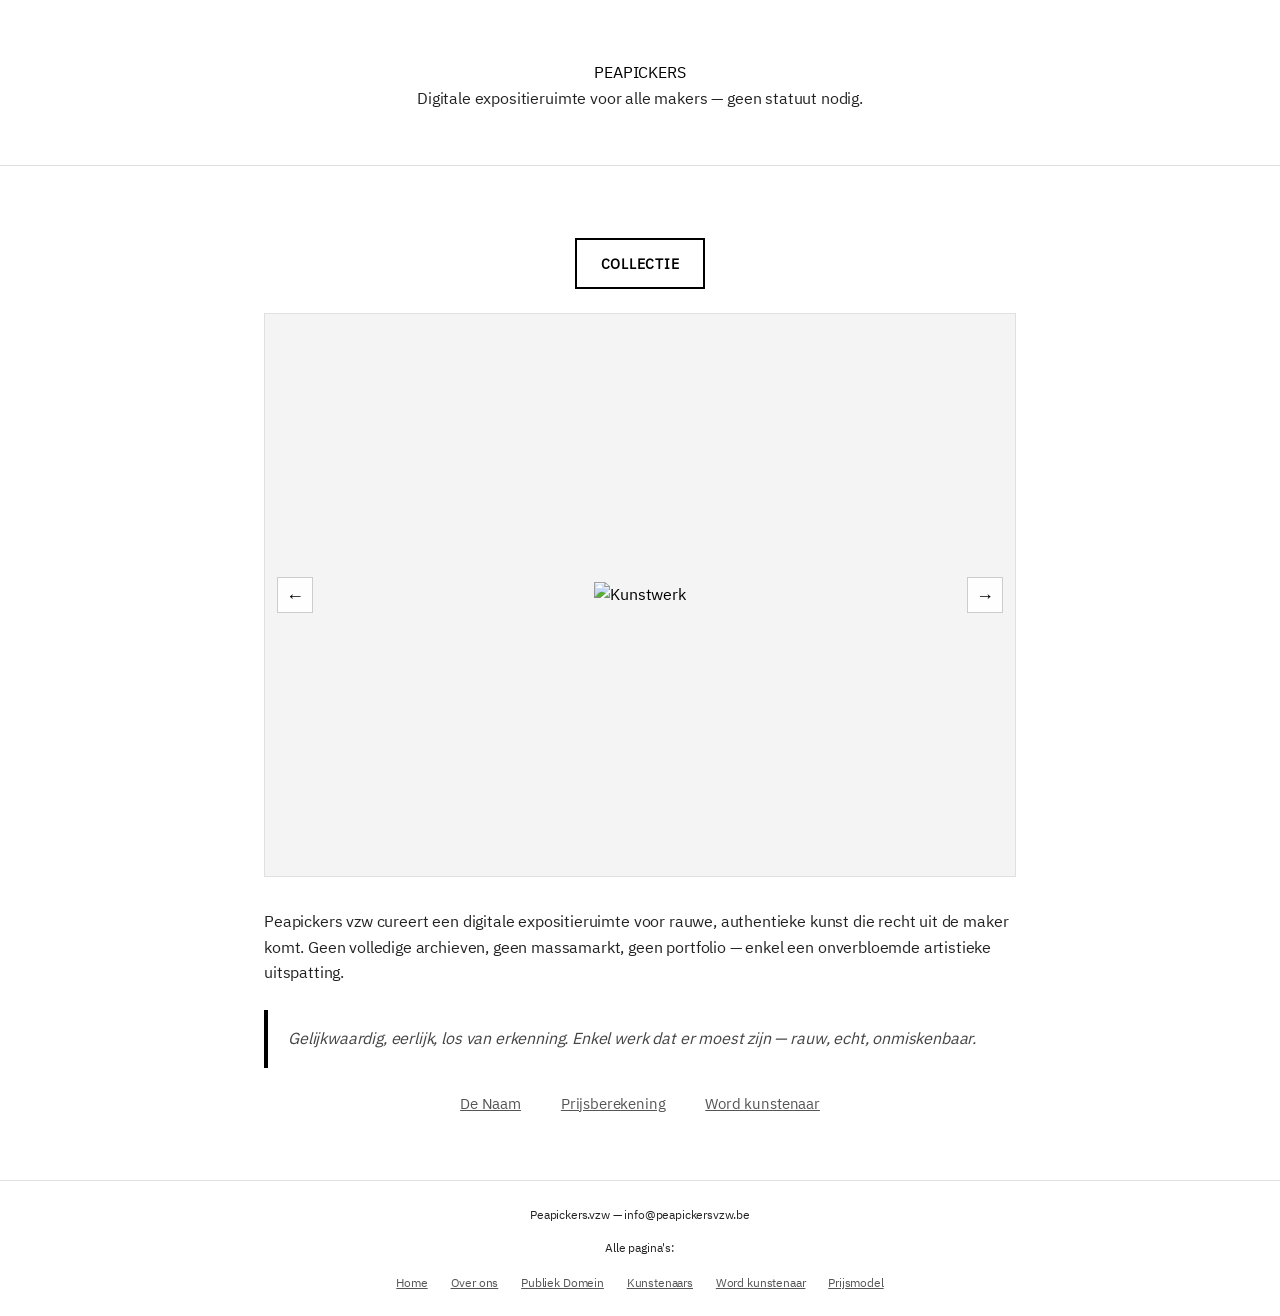
==== commit 3835045d: "Add files via upload" ====
--- a/index.html
+++ b/index.html
@@ -1,115 +1,202 @@
 <!DOCTYPE html>
-<html lang="en">
+<html lang="nl">
 <head>
   <meta charset="UTF-8" />
   <meta name="viewport" content="width=device-width, initial-scale=1.0" />
-  <title>Peapickers</title>
-  <link rel="stylesheet" href="css/peapickers.css" />
+  <title>Peapickers · Rauwe, authentieke kunst</title>
+  <link rel="stylesheet" href="assets/css/peapickers.css" />
   <style>
-  .image-grid {
-    display: grid;
-    grid-template-columns: repeat(3, 1fr);
-    gap: 4px;
-    margin: 24px 0 32px;
-  }
-  .image-grid .img-placeholder {
-    aspect-ratio: 3 / 4;
-    background: var(--bg-alt);
-    border: 1px dashed var(--border);
-    display: flex;
-    align-items: center;
-    justify-content: center;
-    color: var(--text-muted);
-    font-size: 12px;
-  }
-  .ctas {
-    display: flex;
-    flex-wrap: wrap;
-    gap: 12px;
-    justify-content: center;
-    margin: 32px 0;
-  }
-  .footer-links {
-    margin-top: 16px;
-    font-size: 12px;
-  }
-  .footer-links a {
-    color: var(--text-muted);
-    margin: 0 12px;
-    text-decoration: underline;
-  }
-  .brand {
-  display: block;
-  font-family: 'IBM Plex Sans KR', sans-serif;
-  font-size: 3.5rem;
-  font-weight: 700;
-  line-height: 1.1;
-  margin-bottom: 16px;
-  white-space: normal;
-}
-</style>
+    /* ── Beeldvenster ── */
+    .viewer {
+      position: relative;
+      max-width: 900px;
+      margin: 24px auto 32px;
+      aspect-ratio: 4 / 3;
+      background: var(--bg-alt);
+      display: flex;
+      align-items: center;
+      justify-content: center;
+      overflow: hidden;
+      border: 1px solid var(--border-light);
+    }
+    .viewer img {
+      max-width: 100%;
+      max-height: 100%;
+      object-fit: contain;
+      display: none;
+    }
+    .viewer img.active {
+      display: block;
+    }
+    .arrow {
+      position: absolute;
+      top: 50%;
+      transform: translateY(-50%);
+      background: rgba(255, 255, 255, 0.9);
+      border: 1px solid var(--border);
+      color: #000;
+      width: 36px;
+      height: 36px;
+      display: flex;
+      align-items: center;
+      justify-content: center;
+      font-size: 18px;
+      cursor: pointer;
+      user-select: none;
+      z-index: 2;
+      transition: background 0.2s;
+    }
+    .arrow:hover {
+      background: #fff;
+    }
+    .arrow.left {
+      left: 12px;
+    }
+    .arrow.right {
+      right: 12px;
+    }
+
+    /* ── Knoppen en links ── */
+    .action-links {
+      text-align: center;
+      margin: 24px 0 16px;
+      font-size: 0.95rem;
+    }
+    .action-links a {
+      color: var(--text-muted);
+      text-decoration: underline;
+      margin: 0 18px;
+    }
+    .action-links a:hover {
+      color: #000;
+    }
+
+    .footer-links {
+      margin-top: 16px;
+      font-size: 12px;
+      text-align: center;
+    }
+    .footer-links a {
+      color: var(--text-muted);
+      margin: 0 10px;
+      text-decoration: underline;
+    }
+  </style>
 </head>
 <body>
   <header>
     <div class="brand">PEAPICKERS</div>
-    <p class="tagline">A Platform for Raw Authenticity.</p>
-    <p class="sub">Prints and Expositions</p>
+    <p class="tagline">Digitale expositieruimte voor alle makers — geen statuut nodig.</p>
   </header>
+
   <main>
-    <!-- HERO IMAGE GRID (placeholder) -->
-    <div class="image-grid">
-      <div class="img-placeholder">Image 1</div>
-      <div class="img-placeholder">Image 2</div>
-      <div class="img-placeholder">Image 3</div>
-    </div>
-
-    <!-- WELCOME BLOCK -->
-    <p class="intro">Welcome to peapickers.vzw — a digital platform for raw, authentic art.</p>
-
-    <blockquote>With raw authentic art I mean soulful and unmanufactured, a true investment of undiluted visceral emotion and intellect.</blockquote>
-
-    <!-- MAIN CTAs -->
-    <div class="ctas">
-      <a href="publicdomain.html" class="btn">Browse the Collection</a>
-      <a href="join.html" class="btn primary">Join as an Artist</a>
-    </div>
-
-    <!-- WHAT CAN I OFFER (kept from original, now slightly condensed) -->
-    <section>
-      <h2>WHAT CAN I OFFER WITH THIS PLATFORM</h2>
-      <ul>
-        <li><strong>VISIBILITY:</strong> Connecting your artworks or portfolio on this platform can make you reach a broader audience. Pseudonymity can be provided.</li>
-        <li><strong>EXPOSITIONS:</strong> Monthly physical expos in Ghent or Brussels are a final goal, once the platform has grown.</li>
-        <li><strong>REPRODUCTIONS:</strong> I can digitise your physical works and place them here. Contact me to discuss.</li>
-        <li><strong>HIGH QUALITY PRINTS:</strong> Sell your originals or high‑quality prints. I print on demand and ship directly.</li>
-        <li><strong>PUBLIC ARCHIVE:</strong> Small and forever incomplete, but real.</li>
-        <li><strong>QUALITY:</strong> Raw Authenticity is the baselayer. Please do not provide glossified products made for an audience — show what you feel is your reality.</li>
-        <li><strong>SAFETY:</strong> Your images remain yours. They will be licensed, undownloadable, and protected from AI scraping while on this platform. These guardrails will be in place before the first contemporary artist joins.</li>
-      </ul>
-    </section>
-
-    <!-- ABOUT LINK -->
-    <p style="text-align:center; margin-top:32px;">
-      <a href="about.html" style="color:var(--text-muted); text-decoration:underline;">Read the full story behind the name</a>
-    </p>
-
-    <!-- HOW IT WORKS LINK -->
-    <p style="text-align:center; margin-top:8px;">
-      <a href="how-it-works.html" style="color:var(--text-muted); text-decoration:underline;">How the economic model works</a>
-    </p>
-
-    <div class="signature">
-      — Jonas, peapickers
+    <!-- Collectie knop boven het beeldvenster -->
+    <div style="text-align:center; margin: 24px 0 0;">
+      <a href="pages/collection.html" class="btn">Collectie</a>
+    </div>
+
+    <!-- Beeldvenster met pijlen -->
+    <div class="viewer" id="viewer">
+      <img src="" alt="Kunstwerk" id="viewer-img" class="active" />
+      <div class="arrow left" id="prev-btn">&#8592;</div>
+      <div class="arrow right" id="next-btn">&#8594;</div>
+    </div>
+
+    <p>Peapickers vzw cureert een digitale expositieruimte voor rauwe, authentieke kunst die recht uit de maker komt. Geen volledige archieven, geen massamarkt, geen portfolio — enkel een onverbloemde artistieke uitspatting.</p>
+
+    <blockquote>Gelijkwaardig, eerlijk, los van erkenning. Enkel werk dat er moest zijn — rauw, echt, onmiskenbaar.</blockquote>
+
+    <!-- Drie tekstlinks: De Naam, Prijsberekening, Word kunstenaar -->
+    <div class="action-links">
+      <a href="pages/about.html">De Naam</a>
+      <a href="pages/how-it-works.html">Prijsberekening</a>
+      <a href="pages/join.html">Word kunstenaar</a>
     </div>
   </main>
 
   <footer>
-    <p>COMPANY INFORMATION SHALL APPEAR HERE.</p>
-    <p style="margin-top:8px;">jonas.vervaet@proton.me – BANK ACCOUNT DETAILS</p>
+    <p>Peapickers.vzw — info@peapickersvzw.be</p>
+    <p style="margin-top:4px;">Alle pagina's:</p>
     <div class="footer-links">
-      <a href="publicdomain.html">Public Domain Collection</a>
-      <a href="contemporary.html">Peapickers (Contemporary)</a>
+      <a href="index.html">Home</a>
+      <a href="pages/about.html">Over ons</a>
+      <a href="pages/publicdomain.html">Publiek Domein</a>
+      <a href="pages/contemporary.html">Kunstenaars</a>
+      <a href="pages/join.html">Word kunstenaar</a>
+      <a href="pages/how-it-works.html">Prijsmodel</a>
     </div>
   </footer>
+
+  <script>
+    (function() {
+      const viewerImg = document.getElementById('viewer-img');
+      const prevBtn = document.getElementById('prev-btn');
+      const nextBtn = document.getElementById('next-btn');
+
+      let images = [];
+      let currentIndex = -1;
+
+      async function loadArtistImages() {
+        try {
+          const res = await fetch('artistprofiles.json');
+          if (!res.ok) throw new Error('geen data');
+          const data = await res.json();
+          const filenames = [];
+          data.forEach(artist => {
+            if (artist.works && Array.isArray(artist.works)) {
+              artist.works.forEach(work => {
+                if (work.filename) filenames.push(work.filename);
+              });
+            }
+          });
+          if (filenames.length > 0) {
+            images = filenames;
+          } else {
+            throw new Error('lege lijst');
+          }
+        } catch (e) {
+          // Tijdelijke fallback tot de echte collectie beschikbaar is
+          images = [
+            'assets/placeholder1.jpg',
+            'assets/placeholder2.jpg',
+            'assets/placeholder3.jpg'
+          ];
+        }
+        initViewer();
+      }
+
+      function shuffleArray(arr) {
+        for (let i = arr.length - 1; i > 0; i--) {
+          const j = Math.floor(Math.random() * (i + 1));
+          [arr[i], arr[j]] = [arr[j], arr[i]];
+        }
+        return arr;
+      }
+
+      function showImage(index) {
+        if (images.length === 0) return;
+        viewerImg.src = '../' + images[index];
+        viewerImg.alt = 'Kunstwerk';
+      }
+
+      function navigate(direction) {
+        if (images.length === 0) return;
+        currentIndex = (currentIndex + direction + images.length) % images.length;
+        showImage(currentIndex);
+      }
+
+      function initViewer() {
+        if (images.length === 0) return;
+        images = shuffleArray([...images]);
+        currentIndex = 0;
+        showImage(currentIndex);
+      }
+
+      prevBtn.addEventListener('click', () => navigate(-1));
+      nextBtn.addEventListener('click', () => navigate(1));
+
+      loadArtistImages();
+    })();
+  </script>
 </body>
 </html>
--- a/assets/css/peapickers.css
+++ b/assets/css/peapickers.css
@@ -0,0 +1,153 @@
+/* ── Font face ── */
+@font-face {
+  font-family: 'IBM Plex Sans KR';
+  src: url('../fonts/ibm-plex-sans-kr-v11-latin_latin-ext-regular.woff2') format('woff2');
+  font-weight: normal;
+  font-style: normal;
+  font-display: swap;
+}
+
+/* ── Reset & base variables ── */
+*, *::before, *::after {
+  box-sizing: border-box;
+  margin: 0;
+  padding: 0;
+}
+
+:root {
+  --bg:          #ffffff;
+  --bg-alt:      #f4f4f4;
+  --text:        #000000;
+  --text-muted:  #555555;
+  --border:      #cccccc;
+  --border-light:#e0e0e0;
+  --sidebar-w: 260px;
+}
+
+/* ── Global typography & layout ── */
+body {
+  background: var(--bg);
+  color: var(--text);
+  font-family: 'IBM Plex Sans KR', -apple-system, BlinkMacSystemFont, sans-serif;
+  font-weight: 400;
+  font-size: 16px;
+  line-height: 1.6;
+  min-height: 100vh;
+  display: flex;
+  flex-direction: column;
+  -webkit-font-smoothing: antialiased;
+  letter-spacing: -0.01em;
+}
+
+h1, h2, h3, h4, h5, h6 {
+  font-weight: 600;
+  letter-spacing: -0.02em;
+}
+
+header {
+  text-align: center;
+  padding: 60px 24px 40px;
+  border-bottom: 1px solid var(--border-light);
+}
+header h1 {
+  font-size: 2rem;
+  font-weight: 600;
+  margin-bottom: 8px;
+}
+header a {
+  display: inline-block;
+  margin-top: 12px;
+  font-size: 13px;
+  color: var(--text-muted);
+  text-decoration: underline;
+}
+
+main {
+  max-width: 800px;
+  margin: 0 auto;
+  padding: 48px 24px;
+  flex: 1;
+}
+
+p {
+  margin-bottom: 14px;
+  color: #222;
+}
+
+blockquote {
+  margin: 24px 0;
+  padding: 16px 20px;
+  border-left: 4px solid #000;
+  font-style: italic;
+  color: #444;
+}
+
+footer {
+  text-align: center;
+  padding: 24px;
+  border-top: 1px solid var(--border-light);
+  font-size: 0.75rem;
+  color: var(--text-muted);
+}
+
+/* ── Buttons (shared by multiple pages) ── */
+.btn {
+  display: inline-block;
+  padding: 12px 24px;
+  font-family: inherit;
+  font-size: 0.9rem;
+  font-weight: 600;
+  letter-spacing: 0.05em;
+  text-transform: uppercase;
+  text-decoration: none;
+  border: 2px solid #000;
+  color: #000;
+  background: transparent;
+  transition: all 0.2s;
+  cursor: pointer;
+}
+.btn:hover {
+  background: #000;
+  color: #fff;
+}
+.btn.primary {
+  background: #000;
+  color: #fff;
+}
+.btn.primary:hover {
+  background: #222;
+}
+
+/* ── Utility classes ── */
+.signature {
+  margin-top: 32px;
+  text-align: right;
+  font-style: italic;
+  color: var(--text-muted);
+}
+.two-col {
+  display: flex;
+  gap: 24px;
+  justify-content: center;
+  margin-top: 40px;
+}
+.card-link {
+  flex: 1;
+  padding: 24px;
+  text-align: center;
+  border: 1px solid var(--border-light);
+  text-decoration: none;
+  color: var(--text);
+  transition: box-shadow 0.2s;
+}
+.card-link:hover {
+  box-shadow: 0 2px 10px rgba(0,0,0,0.08);
+}
+.card-link h3 {
+  font-size: 1.1rem;
+  margin-bottom: 8px;
+}
+.card-link p {
+  font-size: 0.9rem;
+  color: var(--text-muted);
+}
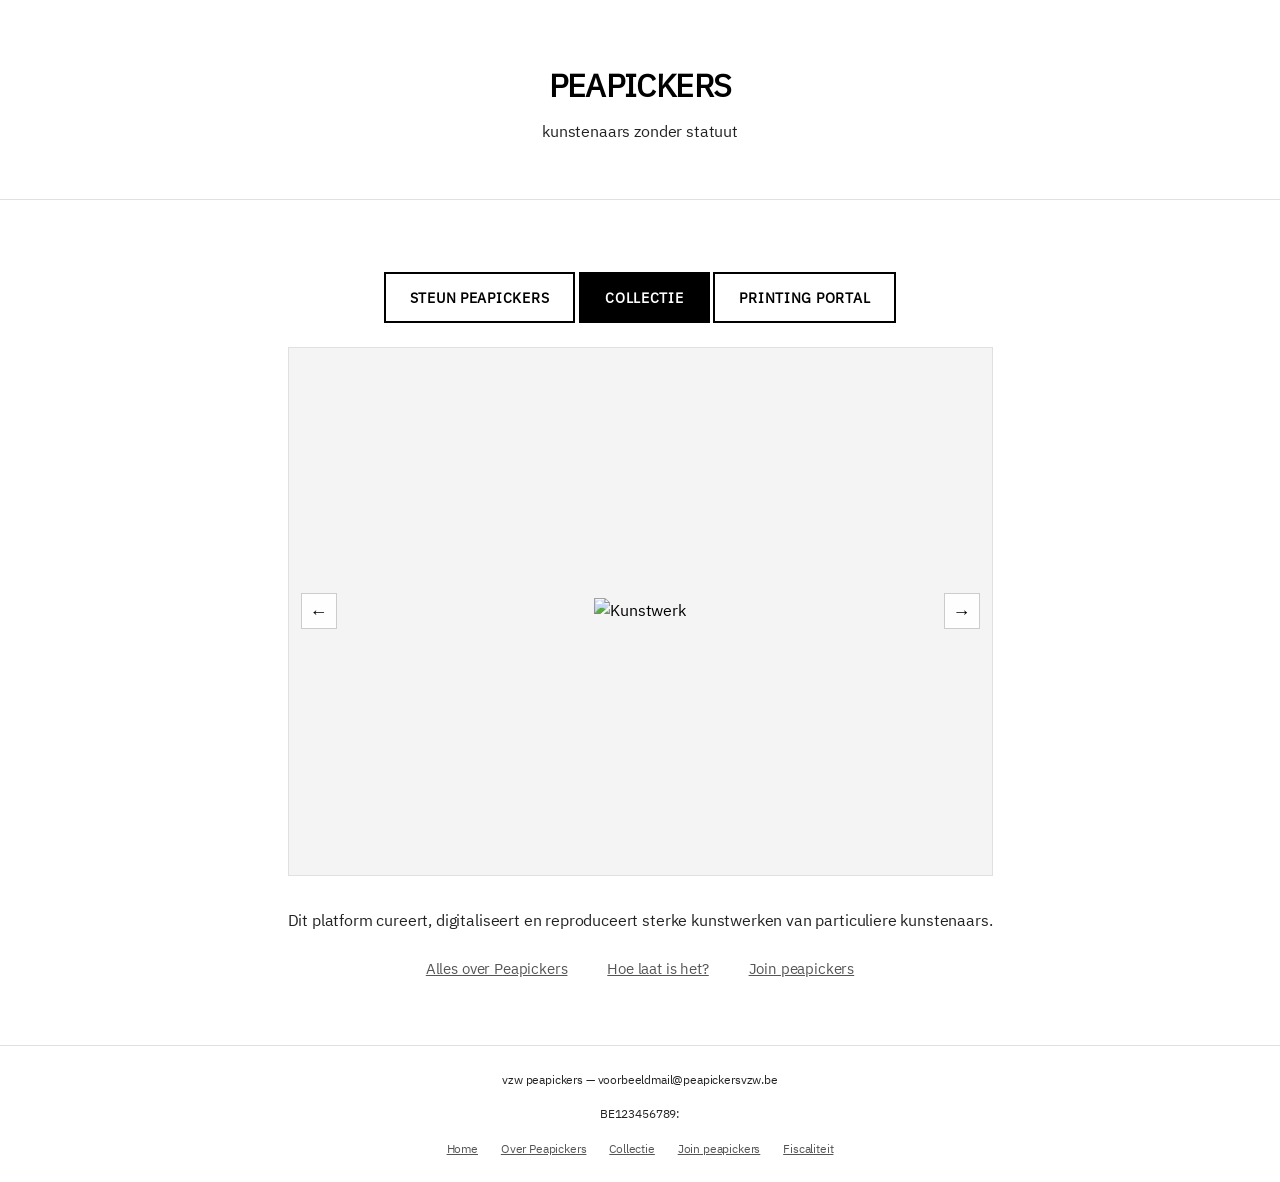
==== commit db983a0e: "Add files via upload" ====
--- a/index.html
+++ b/index.html
@@ -3,7 +3,7 @@
 <head>
   <meta charset="UTF-8" />
   <meta name="viewport" content="width=device-width, initial-scale=1.0" />
-  <title>Peapickers · Rauwe, authentieke kunst</title>
+  <title>peapickers</title>
   <link rel="stylesheet" href="assets/css/peapickers.css" />
   <style>
     /* ── Beeldvenster ── */
@@ -85,14 +85,16 @@
 </head>
 <body>
   <header>
-    <div class="brand">PEAPICKERS</div>
-    <p class="tagline">Digitale expositieruimte voor alle makers — geen statuut nodig.</p>
+    <h1>PEAPICKERS</h1>
+    <p class="tagline">kunstenaars zonder statuut</p>
   </header>
 
   <main>
     <!-- Collectie knop boven het beeldvenster -->
     <div style="text-align:center; margin: 24px 0 0;">
-      <a href="pages/collection.html" class="btn">Collectie</a>
+      <a href="pages/supportpeapickers.html" class="btn">Steun peapickers</a>
+          <a href="pages/collection.html" class="btn primary">Collectie</a>
+      <a href="pages/printingportal.html" class="btn">Printing Portal</a>
     </div>
 
     <!-- Beeldvenster met pijlen -->
@@ -101,29 +103,26 @@
       <div class="arrow left" id="prev-btn">&#8592;</div>
       <div class="arrow right" id="next-btn">&#8594;</div>
     </div>
-
-    <p>Peapickers vzw cureert een digitale expositieruimte voor rauwe, authentieke kunst die recht uit de maker komt. Geen volledige archieven, geen massamarkt, geen portfolio — enkel een onverbloemde artistieke uitspatting.</p>
-
-    <blockquote>Gelijkwaardig, eerlijk, los van erkenning. Enkel werk dat er moest zijn — rauw, echt, onmiskenbaar.</blockquote>
+    <p>Dit platform cureert, digitaliseert en reproduceert sterke kunstwerken van particuliere kunstenaars.</br>
+    
 
     <!-- Drie tekstlinks: De Naam, Prijsberekening, Word kunstenaar -->
     <div class="action-links">
-      <a href="pages/about.html">De Naam</a>
-      <a href="pages/how-it-works.html">Prijsberekening</a>
-      <a href="pages/join.html">Word kunstenaar</a>
+      <a href="pages/about.html">Alles over Peapickers</a>
+      <a href="pages/how-it-works.html">Hoe laat is het?</a>
+      <a href="pages/join.html">Join peapickers</a>
     </div>
   </main>
 
   <footer>
-    <p>Peapickers.vzw — info@peapickersvzw.be</p>
-    <p style="margin-top:4px;">Alle pagina's:</p>
+    <p>vzw peapickers — voorbeeldmail@peapickersvzw.be</p>
+    <p style="margin-top:4px;">BE123456789:</p>
     <div class="footer-links">
       <a href="index.html">Home</a>
-      <a href="pages/about.html">Over ons</a>
-      <a href="pages/publicdomain.html">Publiek Domein</a>
-      <a href="pages/contemporary.html">Kunstenaars</a>
-      <a href="pages/join.html">Word kunstenaar</a>
-      <a href="pages/how-it-works.html">Prijsmodel</a>
+      <a href="pages/about.html">Over Peapickers</a>
+      <a href="pages/collection.html">Collectie</a>
+      <a href="pages/join.html">Join peapickers</a>
+      <a href="pages/how-it-works.html">Fiscaliteit</a>
     </div>
   </footer>
 
